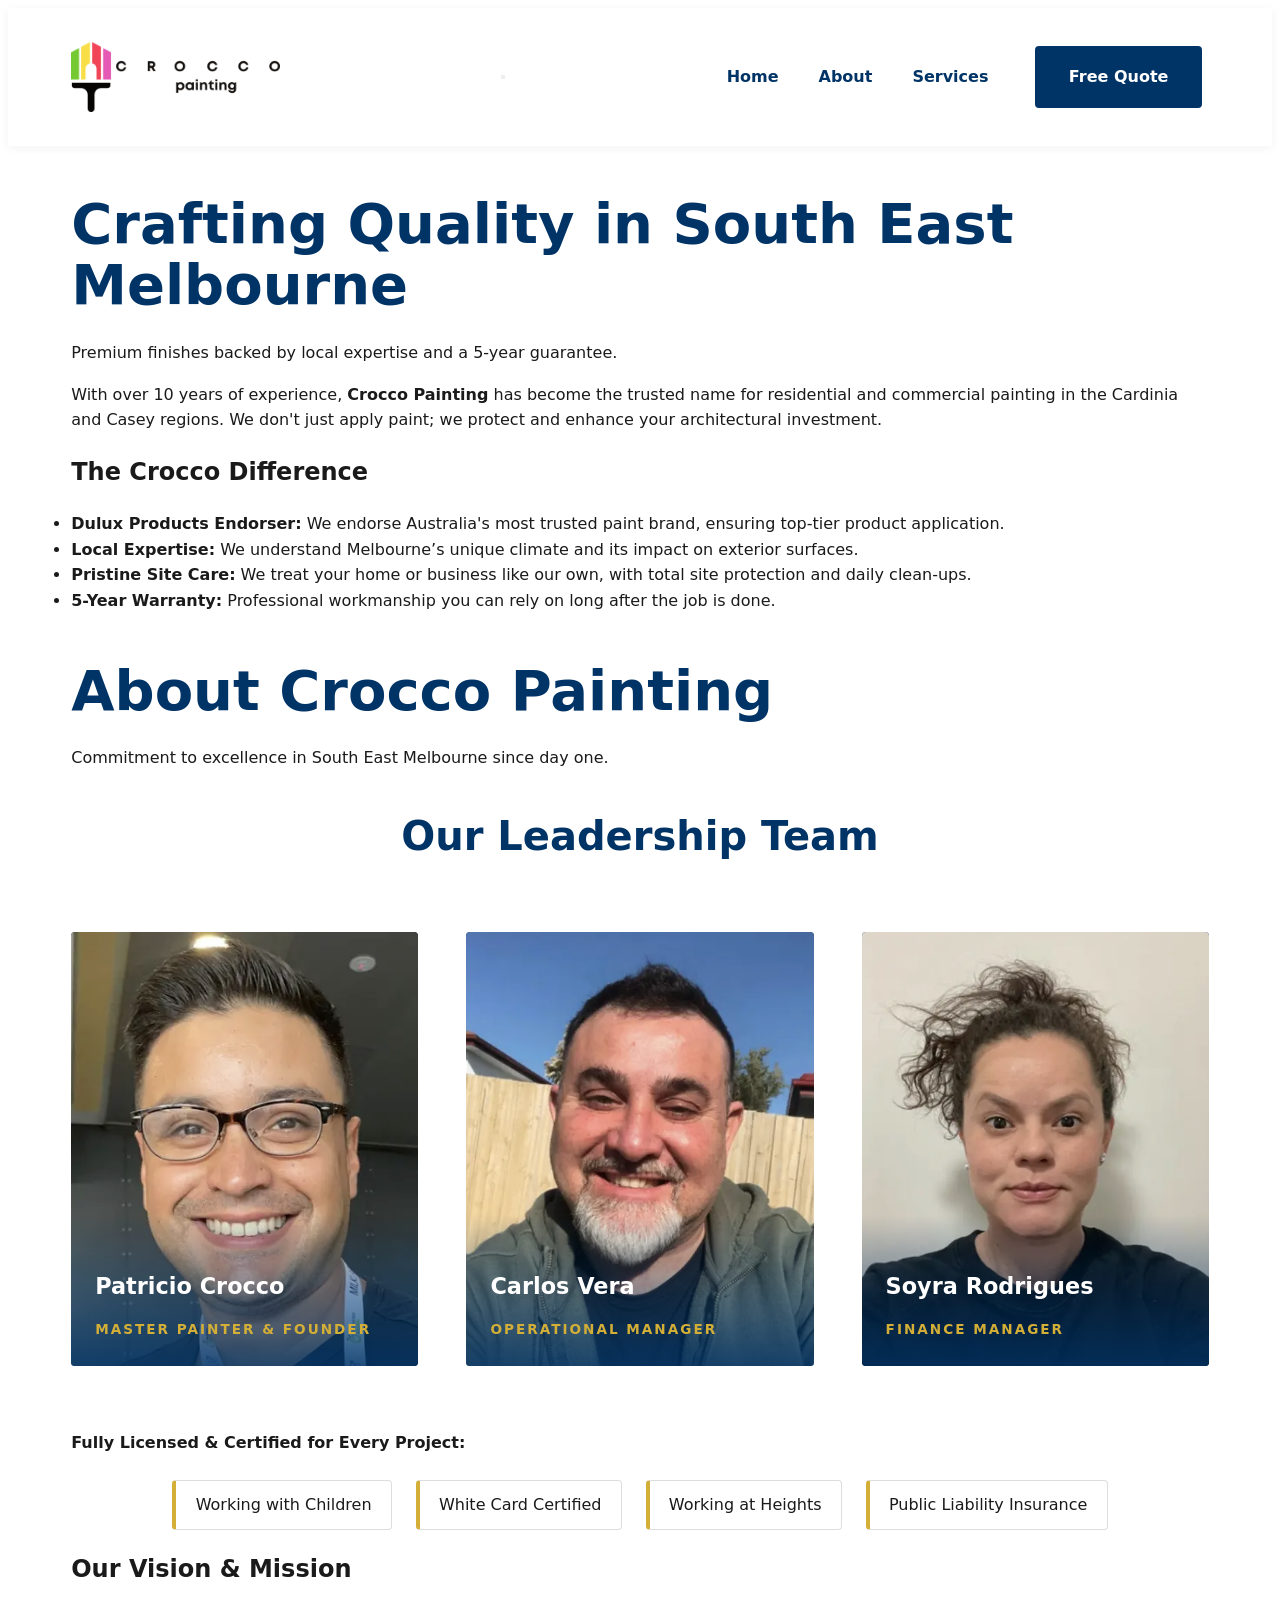
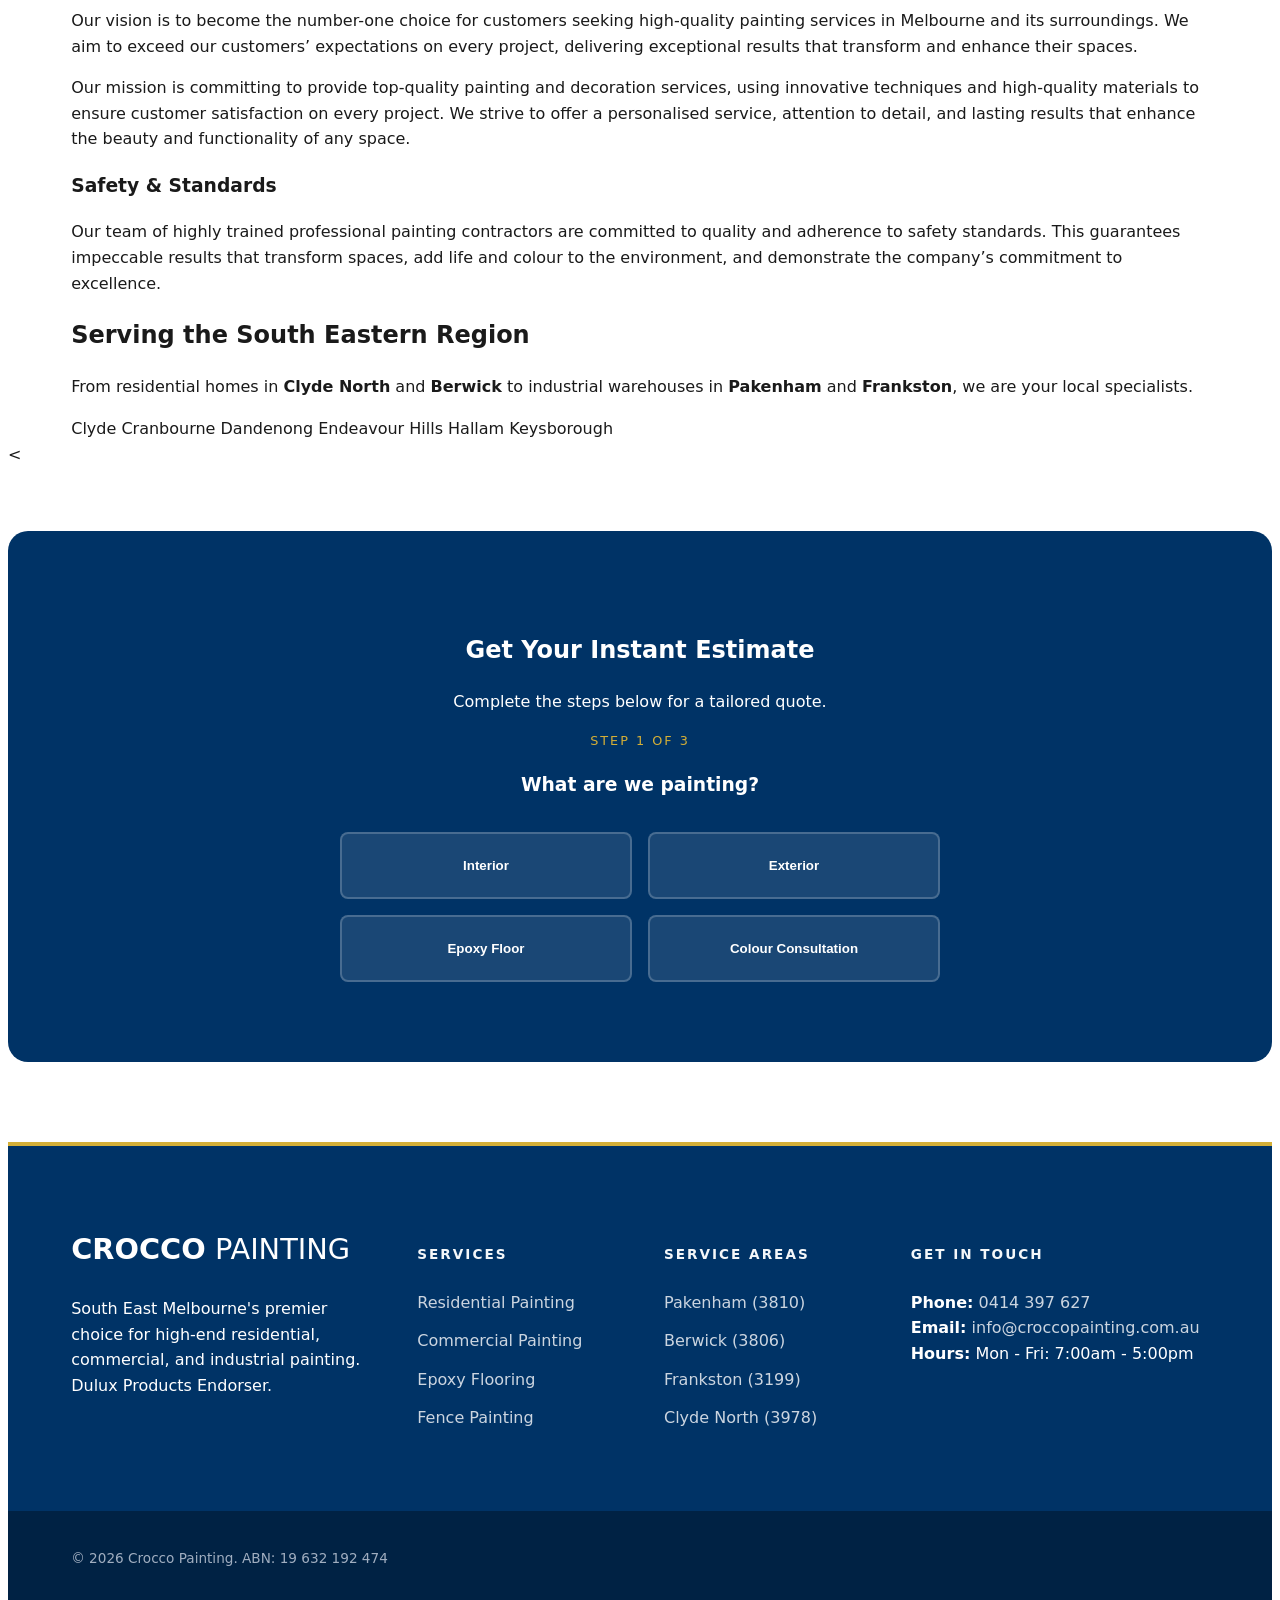
==== about.html @ 70217561 "Rename About.html to about.html" ====
<!DOCTYPE html>
<html lang="en-AU">
<head>
    <meta charset="UTF-8">
    <meta name="viewport" content="width=device-width, initial-scale=1.0">
    <title>About Us | Crocco Painting Melbourne | Local South East Painters</title>
    <meta name="description" content="Learn about Crocco Painting, your local South East Melbourne experts with over 5 years of experience in residential and commercial architectural painting.">
    
    <!-- Assets -->
    <link rel="icon" type="image/png" sizes="16x15" href="img/Crocco-Painting-FavIcon.png">
    <link rel="stylesheet" href="/css/style.css">

    <!-- AboutPage Schema -->
    <script type="application/ld+json">
    {
      "@context": "https://schema.org",
      "@type": "AboutPage",
      "mainEntity": {
        "@type": "PaintingBusiness",
        "name": "Crocco Painting",
        "description": "Premium residential and commercial painting services in South East Melbourne.",
        "areaServed": ["Pakenham", "Berwick", "Frankston", "Clyde North"],
        "knowsAbout": ["Commercial Painting", "Epoxy Flooring", "Residential Painting"]
      }
    }
    </script>
</head>
<body>
    <a href="#main-content" class="skip-link">Skip to content</a>

<header role="banner" class="main-header">
    <nav class="container nav-flex" aria-label="Primary Navigation">
        <!-- Logo Link: Adjusted for accessibility and SVG support -->
        <a href="index.html" class="logo-link" aria-label="Crocco Painting Home">
            <img src="/img/Crocco-Painting-Logo.png" 
                 alt="Crocco Painting Logo" 
                 class="header-logo" 
                 loading="eager">
        </a>
        
        <!-- Mobile Menu Toggle: Improved ARIA attributes -->
        <button class="menu-toggle" 
                aria-label="Toggle Menu" 
                aria-expanded="false" 
                aria-controls="nav-menu">
            <span class="hamburger" aria-hidden="true"></span>
        </button>

        <ul class="nav-links" id="nav-menu" role="list">
            <li><a href="Index.html">Home</a></li>
            <li><a href="about.html">About</a></li>
            <li><a href="services.html">Services</a></li>
            <li><a href="#quote-tool" class="btn-primary">Free Quote</a></li>
        </ul>
    </nav>
</header>
    
    <main id="main-content">
        <!-- Hero Sub-Section -->
        <section class="page-hero bg-navy py-5">
            <div class="container">
                <h1>Crafting Quality in South East Melbourne</h1>
                <p class="lead">Premium finishes backed by local expertise and a 5-year guarantee.</p>
            </div>
        </section>

        <section class="container py-5 content-split">
            <div class="text-content">
                <p>With over 10 years of experience, <strong>Crocco Painting</strong> has become the trusted name for residential and commercial painting in the Cardinia and Casey regions. We don't just apply paint; we protect and enhance your architectural investment.</p>
                
                <h2>The Crocco Difference</h2>
                <ul class="feature-list" role="list">
                    <li><strong>Dulux Products Endorser:</strong> We endorse Australia's most trusted paint brand, ensuring top-tier product application.</li>
                    <li><strong>Local Expertise:</strong> We understand Melbourne’s unique climate and its impact on exterior surfaces.</li>
                    <li><strong>Pristine Site Care:</strong> We treat your home or business like our own, with total site protection and daily clean-ups.</li>
                    <li><strong>5-Year Warranty:</strong> Professional workmanship you can rely on long after the job is done.</li>
                </ul>
            </div>
            <!-- Suggestion: Insert an image of a completed project here -->
        </section>

        <!-- About Hero -->
    <section class="page-header container">
        <h1>About <span class="accent">Crocco</span> Painting</h1>
        <p class="lead">Commitment to excellence in South East Melbourne since day one.</p>
    </section>

    <!-- Leadership Team -->
    <section class="container section-padding">
        <h2 class="section-title text-center">Our Leadership Team</h2>
        <div class="team-grid">
            <article class="team-card">
                <img src="/img/Patricio-Crocco-Master-Painter.webp" alt="Patricio Crocco - Master Painter" class="team-image">
                <div class="team-info">
                    <h3>Patricio Crocco</h3>
                    <p>Master Painter & Founder</p>
                </div>
            </article>

            <article class="team-card">
                <img src="/img/Carlos-Vera-Operational-Manager.webp" alt="Carlos Vera - Operational Manager" class="team-image">
                <div class="team-info">
                    <h3>Carlos Vera</h3>
                    <p>Operational Manager</p>
                </div>
            </article>

            <article class="team-card">
                <img src="/img/Soyra-Rodrigues-Finance-Manager.webp" alt="Soyra Rodrigues - Finance Manager" class="team-image">
                <div class="team-info">
                    <h3>Soyra Rodrigues</h3>
                    <p>Finance Manager</p>
                </div>
            </article>
        </div>
    </section>

    <!-- Certifications & Safety -->
    <section class="certs-bar">
        <div class="container">
            <p class="text-center" style="margin-bottom: 1rem; font-weight: bold;">Fully Licensed & Certified for Every Project:</p>
            <div class="certs-flex">
                <span class="cert-badge">Working with Children</span>
                <span class="cert-badge">White Card Certified</span>
                <span class="cert-badge">Working at Heights</span>
                <span class="cert-badge">Public Liability Insurance</span>
            </div>
        </div>
    </section>

    <!-- Vision & Mission -->
    <section class="container grid-2">
        <div>
            <h2>Our Vision & Mission</h2>
            <p>Our vision is to become the number-one choice for customers seeking high-quality painting services in Melbourne and its surroundings. We aim to exceed our customers’ expectations on every project, delivering exceptional results that transform and enhance their spaces.</p>
            <p>Our mission is committing to provide top-quality painting and decoration services, using innovative techniques and high-quality materials to ensure customer satisfaction on every project. We strive to offer a personalised service, attention to detail, and lasting results that enhance the beauty and functionality of any space.</p>
        </div>
        <div class="bg-light-box">
            <h3>Safety & Standards</h3>
            <p>Our team of highly trained professional painting contractors are committed to quality and adherence to safety standards. This guarantees impeccable results that transform spaces, add life and colour to the environment, and demonstrate the company’s commitment to excellence.</p>
        </div>
    </section>

    <!-- Service Areas -->
    <section class="bg-primary text-white section-padding mt-4">
        <div class="container text-center">
            <h2>Serving the South Eastern Region</h2>
            <p>From residential homes in <strong>Clyde North</strong> and <strong>Berwick</strong> to industrial warehouses in <strong>Pakenham</strong> and <strong>Frankston</strong>, we are your local specialists.</p>
            <div class="area-tags">
                <span>Clyde</span> <span>Cranbourne</span> <span>Dandenong</span> <span>Endeavour Hills</span> <span>Hallam</span> <span>Keysborough</span>
            </div>
        </div>
    </section>

    </main>

            <<!-- Multi-Step Quote Tool: Fixed Nesting & Form Structure -->
<section id="quote-tool" class="quote-tool">
    <div class="container form-container">
        <div id="quote-header">
            <h2>Get Your Instant Estimate</h2>
            <p>Complete the steps below for a tailored quote.</p>
        </div>

        <!-- Success Message (Hidden by default) -->
        <div id="form-success" style="display:none;" aria-live="assertive">
            <div class="success-icon">✅</div>
            <h3>Request Received!</h3>
            <p>Thanks for reaching out. One of our team members will contact you shortly to finalise your estimate.</p>
            <button class="btn-primary" onclick="location.reload()">Start New Estimate</button>
        </div>

        <form action="https://formspree.io/f/xqenwegq" method="POST" id="quote-form">
            <!-- Honeypot: Anti-Spam (Hidden from users) -->
            <label class="sr-only" style="display:none;">Don't fill this out if you're human: 
                <input name="_gotcha" style="display:none;">
            </label>

            <div id="form-steps">
                <!-- Step 1: Service Type -->
                <div class="step active" data-step="1" id="step-1">
                    <p class="step-counter">Step 1 of 3</p>
                    <h3>What are we painting?</h3>
                    <div class="option-grid">
                        <input type="hidden" name="Service" id="selected-service">
                        <button type="button" class="option-btn" onclick="nextQuoteStep('Interior')">Interior</button>
                        <button type="button" class="option-btn" onclick="nextQuoteStep('Exterior')">Exterior</button>
                        <button type="button" class="option-btn" onclick="nextQuoteStep('Epoxy')">Epoxy Floor</button>
                        <button type="button" class="option-btn" onclick="nextQuoteStep('Consult')">Colour Consultation</button>
                    </div>
                </div>

                <!-- Step 2: Details (Hidden) -->
                <div class="step" data-step="2" id="step-2" style="display:none;">
                    <p class="step-counter">Step 2 of 3</p>
                    <h3>Project Details</h3>
                    <div class="input-group">
                        <textarea name="Details" placeholder="Tell us about the project (e.g., number of rooms, approximate size)..." required aria-label="Project details"></textarea>
                    </div>
                    <button type="button" class="btn-primary" onclick="goToStep(3)">Next: Contact Info</button>
                </div>

                <!-- Step 3: Contact (Hidden) -->
                <div class="step" data-step="3" id="step-3" style="display:none;">
                    <p class="step-counter">Step 3 of 3</p>
                    <h3>Final Details</h3>
                    <div class="input-group">
                        <input type="text" name="Name" placeholder="Your Name" required aria-label="Full name">
                        <input type="email" name="Email" placeholder="Email Address" required aria-label="Email address">
                        <input type="tel" name="Phone" placeholder="Phone Number" required aria-label="Phone number">
                    </div>
                    <button type="submit" class="btn-primary" id="submit-btn">Submit Request</button>
                </div>
            </div>
        </form>
    </div>
</section>

    
    <footer class="main-footer" role="contentinfo">
        <div class="container footer-grid">
            <div class="footer-column brand-info">
                <a href="index.html" class="footer-logo">
                    <strong>CROCCO</strong> PAINTING
                </a>
                <p class="footer-bio">
                    South East Melbourne's premier choice for high-end residential, commercial, and industrial painting. Dulux Products Endorser.
                </p>
                <!-- Social SVGs removed for brevity, keep yours here -->
            </div>

            <div class="footer-column">
                <h4 class="footer-heading">Services</h4>
                <ul class="footer-links" role="list">
                    <li><a href="services.html#residential">Residential Painting</a></li>
                    <li><a href="services.html#commercial">Commercial Painting</a></li>
                    <li><a href="services.html#epoxy">Epoxy Flooring</a></li>
                    <li><a href="services.html#fence">Fence Painting</a></li>
                </ul>
            </div>

            <div class="footer-column">
                <h4 class="footer-heading">Service Areas</h4>
                <ul class="footer-links" role="list">
                    <li><a href="#">Pakenham (3810)</a></li>
                    <li><a href="#">Berwick (3806)</a></li>
                    <li><a href="#">Frankston (3199)</a></li>
                    <li><a href="#">Clyde North (3978)</a></li>
                </ul>
            </div>

            <div class="footer-column">
                <h4 class="footer-heading">Get In Touch</h4>
                <ul class="footer-contact" role="list">
                    <li><strong>Phone:</strong> <a href="tel:+61414397627">0414 397 627</a></li>
                    <li><strong>Email:</strong> <a href="mailto:info@croccopainting.com.au">info@croccopainting.com.au</a></li>
                    <li><strong>Hours:</strong> Mon - Fri: 7:00am - 5:00pm</li>
                </ul>
            </div>
        </div>

        <div class="footer-bottom">
            <div class="container bottom-flex">
                <p>&copy; 2026 Crocco Painting. ABN: 19 632 192 474</p>
            </div>
        </div>
    </footer>

    <!-- Script path updated to match root -->
    <script src="/js/main.js"></script>
</body>
</html>
---- css/style.css ----
/* 
    CROCCO PAINTING - CONSOLIDATED STYLESHEET
    Strategy: Premium Architectural Aesthetic
    Accessibility: WCAG 2.1 AA Compliant
*/

:root {
    --primary: #003366;    /* Original Navy */
    --accent: #D4AF37;     /* Gold/Premium accent */
    --text: #1a1a1a;
    --light-grey: #f4f7f9;
    --white: #ffffff;
    --transition: all 0.3s cubic-bezier(0.4, 0, 0.2, 1);
    --shadow: 0 10px 30px rgba(0,0,0,0.08);
}

/* 1. RESET & BASE */
* { box-sizing: border-box; margin: top 5px; padding: 0; }
html { scroll-behavior: smooth; }

body {
    font-family: 'Segoe UI', Roboto, system-ui, sans-serif;
    line-height: 1.6;
    color: var(--text);
    background: var(--white);
    overflow-x: hidden;
}

.container { 
    width: 90%; 
    max-width: 1200px; 
    margin: 0 auto; 
}

/* 2. ACCESSIBILITY */
.sr-only {
    position: absolute; width: 1px; height: 1px; padding: 0; margin: -1px;
    overflow: hidden; clip: rect(0, 0, 0, 0); border: 0;
}

.skip-link {
    position: absolute; top: -60px; left: 0;
    background: var(--accent); color: var(--primary);
    padding: 1rem; z-index: 1000; text-decoration: none; font-weight: bold;
}
.skip-link:focus { top: 0; }

/* 3. NAVIGATION */
.main-header {
    padding: 1rem 0;
    background: var(--white);
    box-shadow: 0 2px 10px rgba(0,0,0,0.05);
    position: sticky; top: 0; z-index: 1000;
}

.nav-flex {
    display: flex;
    justify-content: space-between;
    align-items: center;
    position: relative;
}

.header-logo {
    height: 70px;
    width: auto;
    display: block;
    object-fit: contain;
}

.nav-links {
    display: flex;
    list-style: none;
    gap: 2.5rem;
    align-items: center;
}

.nav-links a { 
    text-decoration: none; 
    color: var(--primary); 
    font-weight: 600;
    transition: var(--transition);
}

.nav-links a:hover { color: var(--accent); }

.btn-primary {
    background: var(--primary);
    color: var(--white) !important;
    padding: 0.8rem 1.8rem;
    margin: .4rem;
    border-radius: 4px;
    border: none;
    font-weight: 600;
    cursor: pointer;
    transition: var(--transition);
    display: inline-block;
    text-decoration: none;
}

.btn-primary:hover { 
    background: var(--accent); 
    color: var(--primary) !important; 
    transform: translateY(-2px);
}


/* 4. HERO SECTION */
.hero { padding: 6rem 0; background: var(--light-grey); }

.hero-grid {
    display: grid;
    grid-template-columns: 1fr 1fr;
    gap: 4rem;
    align-items: center;
}

h1 { font-size: 3.5rem; line-height: 1.1; margin-bottom: 1.5rem; color: var(--primary); }
.hero p { font-size: 1.25rem; margin-bottom: 2.5rem; color: #444; }

.cta-group { display: flex; gap: 1rem; flex-wrap: wrap; }

/* Buttons */
.btn-primary, .btn-secondary {
    padding: 1rem 2rem;
    border-radius: 4px;
    font-weight: 700;
    text-decoration: none;
    transition: var(--transition);
    display: inline-block;
    border: 2px solid var(--primary);
    cursor: pointer;
}

.btn-primary { background: var(--primary); color: var(--white); }
.btn-primary:hover { background: var(--accent); border-color: var(--accent); color: var(--primary); transform: translateY(-2px); }

.btn-secondary { background: transparent; color: var(--primary); }
.btn-secondary:hover { background: var(--primary); color: var(--white); }

/* 5. COMPARISON SLIDER */
.comparison-slider {
    position: relative; 
    width: 100%; 
    aspect-ratio: 16 / 9;
    overflow: hidden; 
    border-radius: 12px;
    box-shadow: 0 30px 60px rgba(0,0,0,0.12);
}

.comparison-slider img { 
    position: absolute; 
    width: 100%; 
    height: 100%; 
    object-fit: cover; }

.image-after { 
    position: absolute; 
    inset: 0; 
    clip-path: inset(0 0 0 50%); }

.slider-input {
    position: absolute; 
    inset: 0; 
    opacity: 0;
    cursor: ew-resize; 
    z-index: 10;
}

.slider-line {
    position: absolute; 
    top: 0; bottom: 0; left: 50%;
    width: 3px; 
    background: var(--white);
    pointer-events: none;
    z-index: 5; 
    transform: translateX(-50%);
}

.slider-button {
    position: absolute;
    top: 50%; left: 50%;
    width: 48px; height: 48px;
    background: var(--primary);
    border: 4px solid var(--white);
    border-radius: 50%;
    transform: translate(-50%, -50%);
    box-shadow: 0 4px 15px rgba(0,0,0,0.3);
}

/* 6a. CARDS & GRID */
.section-title { text-align: center; margin-bottom: 3rem; font-size: 2.5rem; color: var(--primary); }

.card-grid {
    display: grid;
    grid-template-columns: repeat(auto-fit, minmax(320px, 1fr));
    gap: 2.5rem;
    margin: 4rem 0;
}

.card {
    padding: 3rem;
    background: var(--white);
    border: 1px solid #f0f0f0;
    border-radius: 12px;
    transition: var(--transition);
}

.card:hover { 
    transform: translateY(-10px); 
    box-shadow: var(--shadow); 
    border-color: var(--accent);
}

.card h3 { color: var(--primary); margin-bottom: 1rem; }

/* 6b. TRUST SIGNALS */
.trust-signals { padding: 3rem 0; background: var(--white); border-bottom: 1px solid #eee; }

.badge-grid {
    display: flex; justify-content: center; align-items: center; gap: 4rem;
}

.badge-item { display: flex; flex-direction: column; align-items: center; text-align: center; }
.badge-item img { height: 60px; width: auto; margin-bottom: 0.5rem; }
.stars { color: var(--accent); font-size: 1.2rem; }

/* 7. QUOTE TOOL & FORM */
.quote-tool { 
    background: var(--primary); color: var(--white); 
    padding: 5rem 0; border-radius: 20px; margin: 4rem auto;
}

.form-container { max-width: 600px; margin: 0 auto; text-align: center; }

.option-grid { display: grid; grid-template-columns: 1fr 1fr; gap: 1rem; margin-top: 2rem; }

.option-btn {
    padding: 1.5rem; background: rgba(255,255,255,0.1);
    border: 2px solid rgba(255,255,255,0.2); color: var(--white);
    border-radius: 8px; cursor: pointer; font-weight: 600; transition: var(--transition);
}
.option-btn:hover { background: var(--accent); color: var(--primary); border-color: var(--accent); }

.input-group input, .input-group textarea {
    width: 100%; padding: 1.2rem; margin-bottom: 1rem;
    border-radius: 8px; border: none; font-size: 1rem; font-family: inherit;
}

.step-counter { text-transform: uppercase; font-size: 0.8rem; letter-spacing: 2px; color: var(--accent); margin-bottom: 0.5rem; }

#form-success { text-align: center; padding: 3rem 1rem; }
.success-icon { font-size: 4rem; margin-bottom: 1rem; color: var(--accent); }

/* 8. FOOTER */
.main-footer {
    background: var(--primary); color: var(--white);
    padding: 5rem 0 0 0; margin-top: 5rem;
    border-top: 4px solid var(--accent);
}

.footer-grid { display: grid; grid-template-columns: 1.5fr 1fr 1fr 1.5fr; gap: 3rem; padding-bottom: 4rem; }
.footer-logo { font-size: 1.8rem; color: var(--white); text-decoration: none; display: block; margin-bottom: 1.5rem;}

.footer-heading {
    color: var(--light-grey); text-transform: uppercase;
    font-size: 0.85rem; letter-spacing: 2px; margin-bottom: 1.5rem;
}

.footer-links { list-style: none; }
.footer-contact { list-style: none; }
.footer-links li { margin-bottom: 0.8rem; }
.footer-links a { color: #cbd5e0; text-decoration: none; transition: var(--transition); }
.footer-contact a { color: #cbd5e0; text-decoration: none; transition: var(--transition); }
.footer-links a:hover { color: var(--accent); padding-left: 5px; }

.footer-bottom { background: #002244; padding: 1.5rem 0; font-size: 0.85rem; color: #a0aec0; }
.bottom-flex { display: flex; justify-content: space-between; align-items: center; }
.legal-links a { color: #a0aec0; margin-left: 1.5rem; text-decoration: none; }

/* 9. STICKY CALL BUTTON */
.sticky-call {
    position: fixed; bottom: 2rem; right: 2rem;
    background: var(--primary); color: var(--white);
    padding: 1rem 1.8rem; border-radius: 50px;
    display: flex; align-items: center; gap: 12px;
    text-decoration: none; box-shadow: 0 15px 30px rgba(0,0,0,0.25);
    z-index: 999; font-weight: bold; border: 2px solid var(--accent);
}

/* 10. RESPONSIVE DESIGN */
@media (max-width: 992px) {
    .footer-grid { grid-template-columns: 1fr 1fr; }
}

@media (max-width: 768px) {
    .menu-toggle{display: block;}
    .menu-toggle.active .hamburger {
        background: transparent; /* Hide middle bar */
    }

    .menu-toggle.active .hamburger::before {
        transform: rotate(45deg);
        top: 0;
    }

    .menu-toggle.active .hamburger::after {
        transform: rotate(-45deg);
        bottom: 0;
    }
    h1 { font-size: 2.5rem; }
    
    .nav-flex { position: relative; }
    .header-logo { height: 50px; }
    
    .hero-grid { grid-template-columns: 1fr; text-align: center; }
    .cta-group { justify-content: center; flex-direction: column; }
    
    .badge-grid { flex-direction: column; gap: 2.5rem; }
    
    .nav-links {
        display: flex !important;
        flex-direction: column; 
        position: fixed; 
        top: 0; 
        right: -100%;
        width: 80%; 
        height: 100vh; 
        background: var(--white);
        padding: 80px 2rem; 
        transition: right 0.4s ease;
        z-index: 999; 
        box-shadow: -10px 0 30px rgba(0,0,0,0.1);
    }
    .nav-links.active { right: 0; display: flex; }
    
    .option-grid { grid-template-columns: 1fr; }
    
    .footer-grid { grid-template-columns: 1fr; text-align: center; }
    .bottom-flex { flex-direction: column; gap: 1rem; }
    
    .sticky-call { bottom: 1rem; right: 1rem; padding: 0.8rem 1.2rem; font-size: 0.9rem; }
   
    .menu-toggle {
    display: block;
    background: transparent;
    border: none;
    cursor: pointer;
    padding: 10px;
    z-index: 1001;
    position: relative;
    }
    .comparison-slider {
        position:relative;
        aspect-ratio: 4 / 3; /* Taller ratio for mobile so images aren't squashed */
        width: 100%;
        overflow: hidden;
        max-width: 500px; /* Prevents it from getting too massive on larger tablets */
        margin: 2rem auto; /* Centers the slider and adds spacing from buttons */
    }
    
    .comparison-slider .image-before,
    .comparison-slider .image-after {
        position: absolute; /* Pulls them out of the document flow */
        top: 0;
        left: 0;
        width: 100%;
        height: 100%;
    }

    .comparison-slider img {
        width: 100%;
        height: 100%;
        object-fit: cover; /* Ensures the house fills the frame without gaps */
        display: block;
    }

    .image-after {
        /* Ensure the clip-path stays responsive */
        position: absolute;
        top: 0;
        left:0;
        width: 100;
        height: 100;
        z-index: 2;
        clip-path: inset(0 0 0 50%); 
    }

.hamburger {
    display: block;
    width: 25px;
    height: 3px;
    background: var(--primary); /* Navy bars */
    position: relative;
    transition: var(--transition);
}

.hamburger::before,
.hamburger::after {
    content: '';
    position: absolute;
    width: 25px;
    height: 3px;
    background: var(--primary);
    left: 0;
    transition: var(--transition);
}

.hamburger::before { top: -8px; }
.hamburger::after { bottom: -8px; }

/* Desktop state - hide the button */
@media (min-width: 769px) {
    .menu-toggle {
        display: none !important;
    }
}
.certs-flex {
        flex-direction: column; /* Stacks them vertically */
        align-items: stretch;    /* Makes them all equal width */
        gap: 12px;               /* Adds the missing vertical gap */
        padding: 0 10%;          /* Optional: adds some side breathing room */
    }
    .cert-badge {
        width: 100%;             /* Ensures they span the container width */
        justify-content: flex-start;
        padding: 1rem;           /* Slightly larger touch target for mobile */
    }
}
/* Premium Team Gallery Look */
.team-grid {
    display: grid;
    grid-template-columns: repeat(auto-fit, minmax(300px, 1fr));
    gap: 3rem;
    margin: 4rem 0;
}

.team-card {
    position: relative;
    border-radius: 4px; /* Matching the button border-radius */
    overflow: hidden;
    background: var(--primary);
    transition: var(--transition);
}

.team-image {
    width: 100%;
    aspect-ratio: 4 / 5; /* Slightly taller for a more professional portrait feel */
    object-fit: cover;
    display: block;
    filter: grayscale(20%); /* Subtle professional desaturation */
    transition: var(--transition);
}

.team-card:hover .team-image {
    filter: grayscale(0%);
    transform: scale(1.05);
    opacity: 0.7; /* Reveals the navy background slightly */
}

.team-info {
    position: absolute;
    bottom: 0;
    left: 0;
    right: 0;
    padding: 2rem 1.5rem;
    background: linear-gradient(transparent, rgba(0, 51, 102, 0.95)); /* Fades into navy */
    color: var(--white);
    transform: translateY(20px);
    transition: var(--transition);
}

.team-card:hover .team-info {
    transform: translateY(0);
}

.team-info h3 {
    color: var(--white); /* White for better contrast on navy */
    font-size: 1.4rem;
    margin-bottom: 0.2rem;
}

.team-info p {
    color: var(--accent); /* Gold accent for the title */
    font-size: 0.85rem;
    letter-spacing: 2px;
    text-transform: uppercase;
    font-weight: 700;
}

/* Certifications with Gold Accents */
.cert-badge {
    background: var(--white);
    padding: 0.7rem 1.2rem;
    border-radius: 4px; /* Sharp corners for architectural feel */
    border: 1px solid #ddd;
    border-left: 4px solid var(--accent); /* Gold indicator */
    transition: var(--transition);
}
.certs-flex {
    display: flex;
    flex-wrap: wrap;       /* Crucial: allows badges to move to next line */
    justify-content: center;
    gap: 1.5rem;
    margin-top: 1.5rem;
}

.cert-badge:hover {
    border-color: var(--accent);
    box-shadow: var(--shadow);
}

/*Carousel*/
/* 12. SERVICES GALLERY - FADE TRANSITION */
.gallery-carousel-wrapper {
    position: relative;
    width: 100%;
    max-width: 1000px; /* Constrains the width for a premium feel */
    height: 500px;     /* Fixed height constraint */
    margin: 2rem auto;
    border-radius: 12px;
    overflow: hidden;
    background: #000;  /* Prevents white flashes during fade */
    box-shadow: var(--shadow);
}

.carousel-cell {
    position: absolute;
    top: 0;
    left: 0;
    width: 100%;
    height: 100%;
    opacity: 0;        /* Hidden by default */
    transition: opacity 1.2s ease-in-out; /* Smooth fade speed */
    z-index: 1;
}

.carousel-cell.is-selected {
    opacity: 1;        /* Visible state */
    z-index: 2;
}

.carousel-cell img {
    width: 100%;
    height: 100%;
    object-fit: cover; /* Ensures images fill the fixed box without stretching */
}

/* Overlay Styling */
.project-overlay {
    position: absolute;
    bottom: 30px;
    left: 30px;
    background: rgba(0, 51, 102, 0.85); /* Navy with slight transparency */
    color: var(--white);
    padding: 1rem 2rem;
    border-left: 5px solid var(--accent);
    z-index: 3;
    transform: translateY(20px);
    transition: all 0.5s ease 0.3s; /* Slight delay for text appearance */
    opacity: 0;
}

.carousel-cell.is-selected .project-overlay {
    opacity: 1;
    transform: translateY(0);
}

/* Mobile Constraints */
@media (max-width: 768px) {
    .gallery-carousel-wrapper {
        height: 350px; /* Shorter fixed height for mobile */
        width: 95%;
    }
    
    .project-overlay {
        bottom: 15px;
        left: 15px;
        padding: 0.6rem 1rem;
        font-size: 0.9rem;
    }
}
/* CAROUSEL NAVIGATION BUTTONS */
.carousel-nav {
    position: absolute;
    top: 50%;
    transform: translateY(-50%);
    background: rgba(0, 51, 102, 0.7); /* Navy with transparency */
    border: 1px solid var(--accent);
    color: var(--white);
    width: 45px;
    height: 45px;
    border-radius: 50%;
    cursor: pointer;
    z-index: 10;
    display: flex;
    align-items: center;
    justify-content: center;
    transition: var(--transition);
}

.carousel-nav svg {
    width: 24px;
    height: 24px;
    fill: currentColor;
}

.carousel-nav:hover {
    background: var(--accent);
    color: var(--primary);
    box-shadow: 0 0 15px rgba(212, 175, 55, 0.4);
}

.carousel-nav.prev { left: 20px; }
.carousel-nav.next { right: 20px; }

/* Hide arrows on very small screens to keep it clean */
@media (max-width: 480px) {
    .carousel-nav { width: 35px; height: 350px; opacity: 0.8; }
}
@media (max-width: 480px) {
    /* Changed height from 350px to 35px to match width */
    .carousel-nav { 
        width: 35px; 
        height: 35px; 
        opacity: 0.9; 
    }
    
    /* Adjust arrow size slightly for smaller buttons */
    .carousel-nav svg {
        width: 18px;
        height: 18px;
    }

    .carousel-nav.prev { left: 10px; }
    .carousel-nav.next { right: 10px; }
}
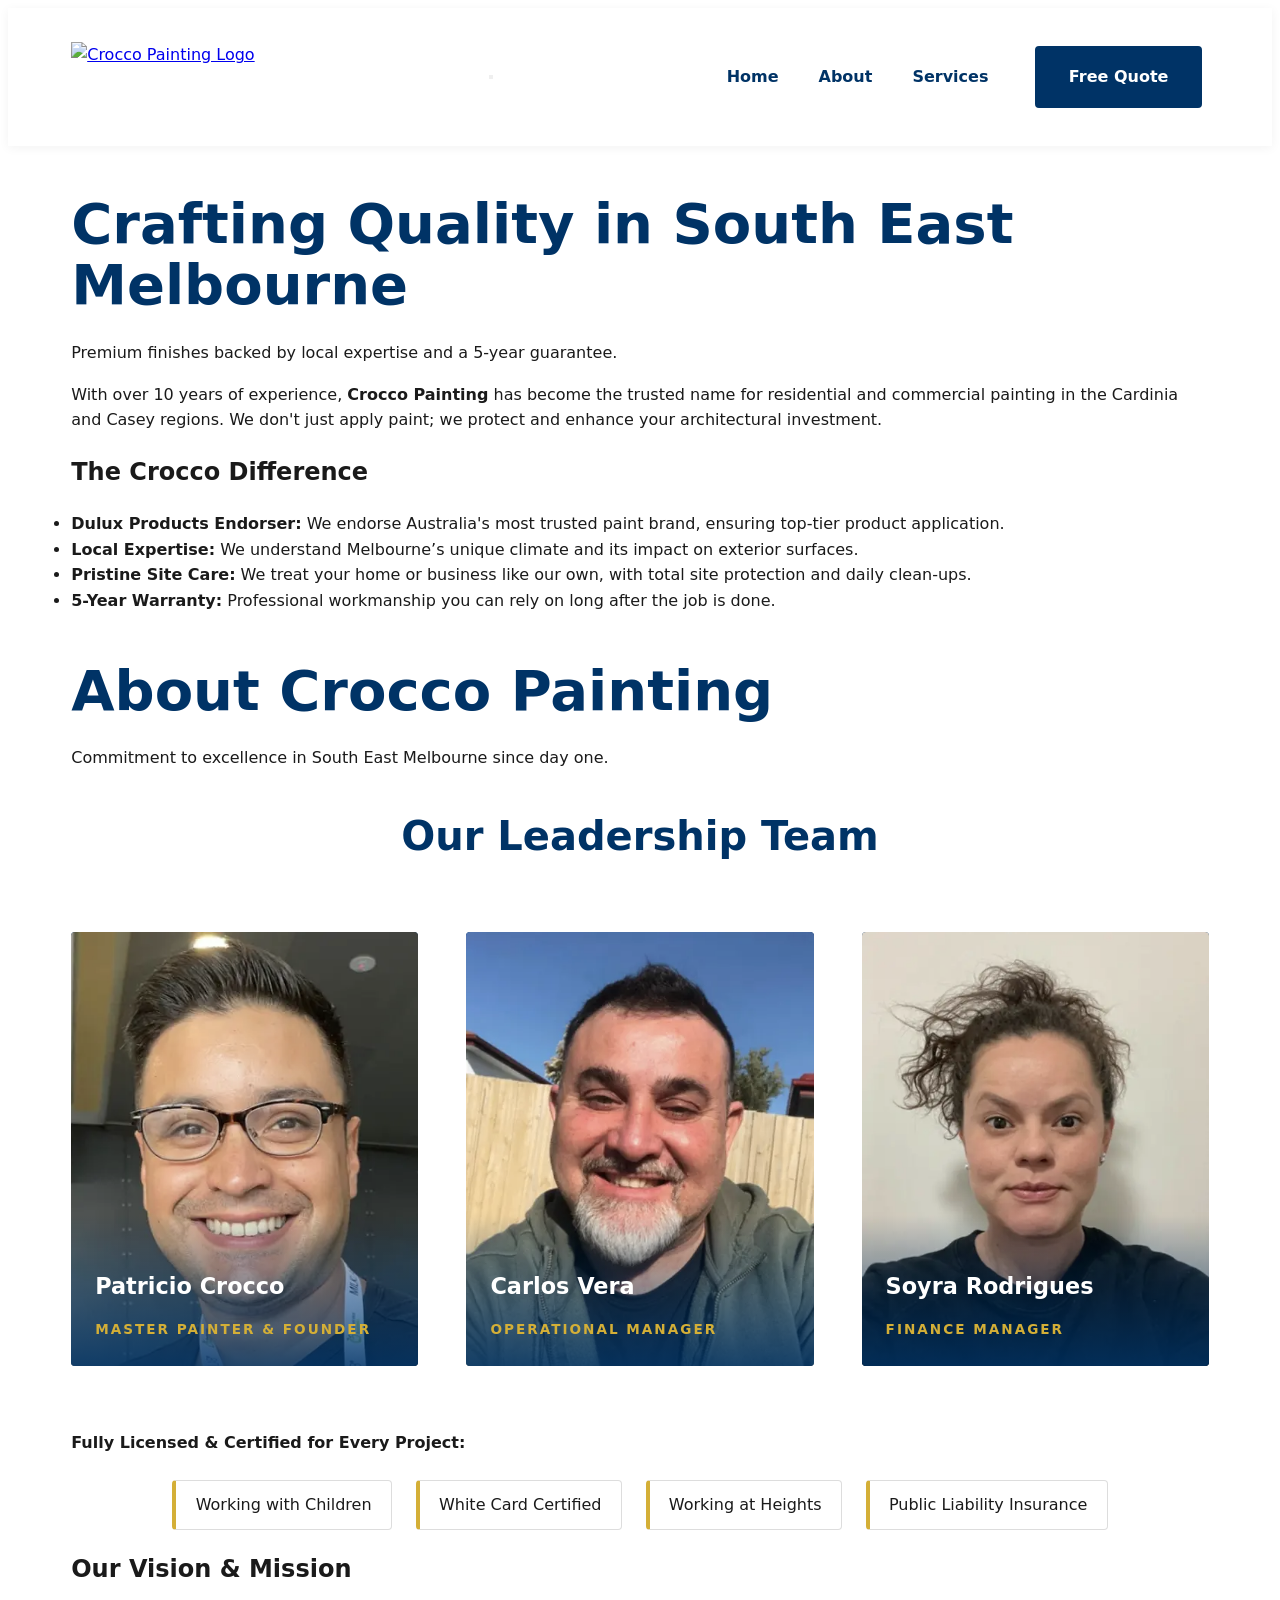
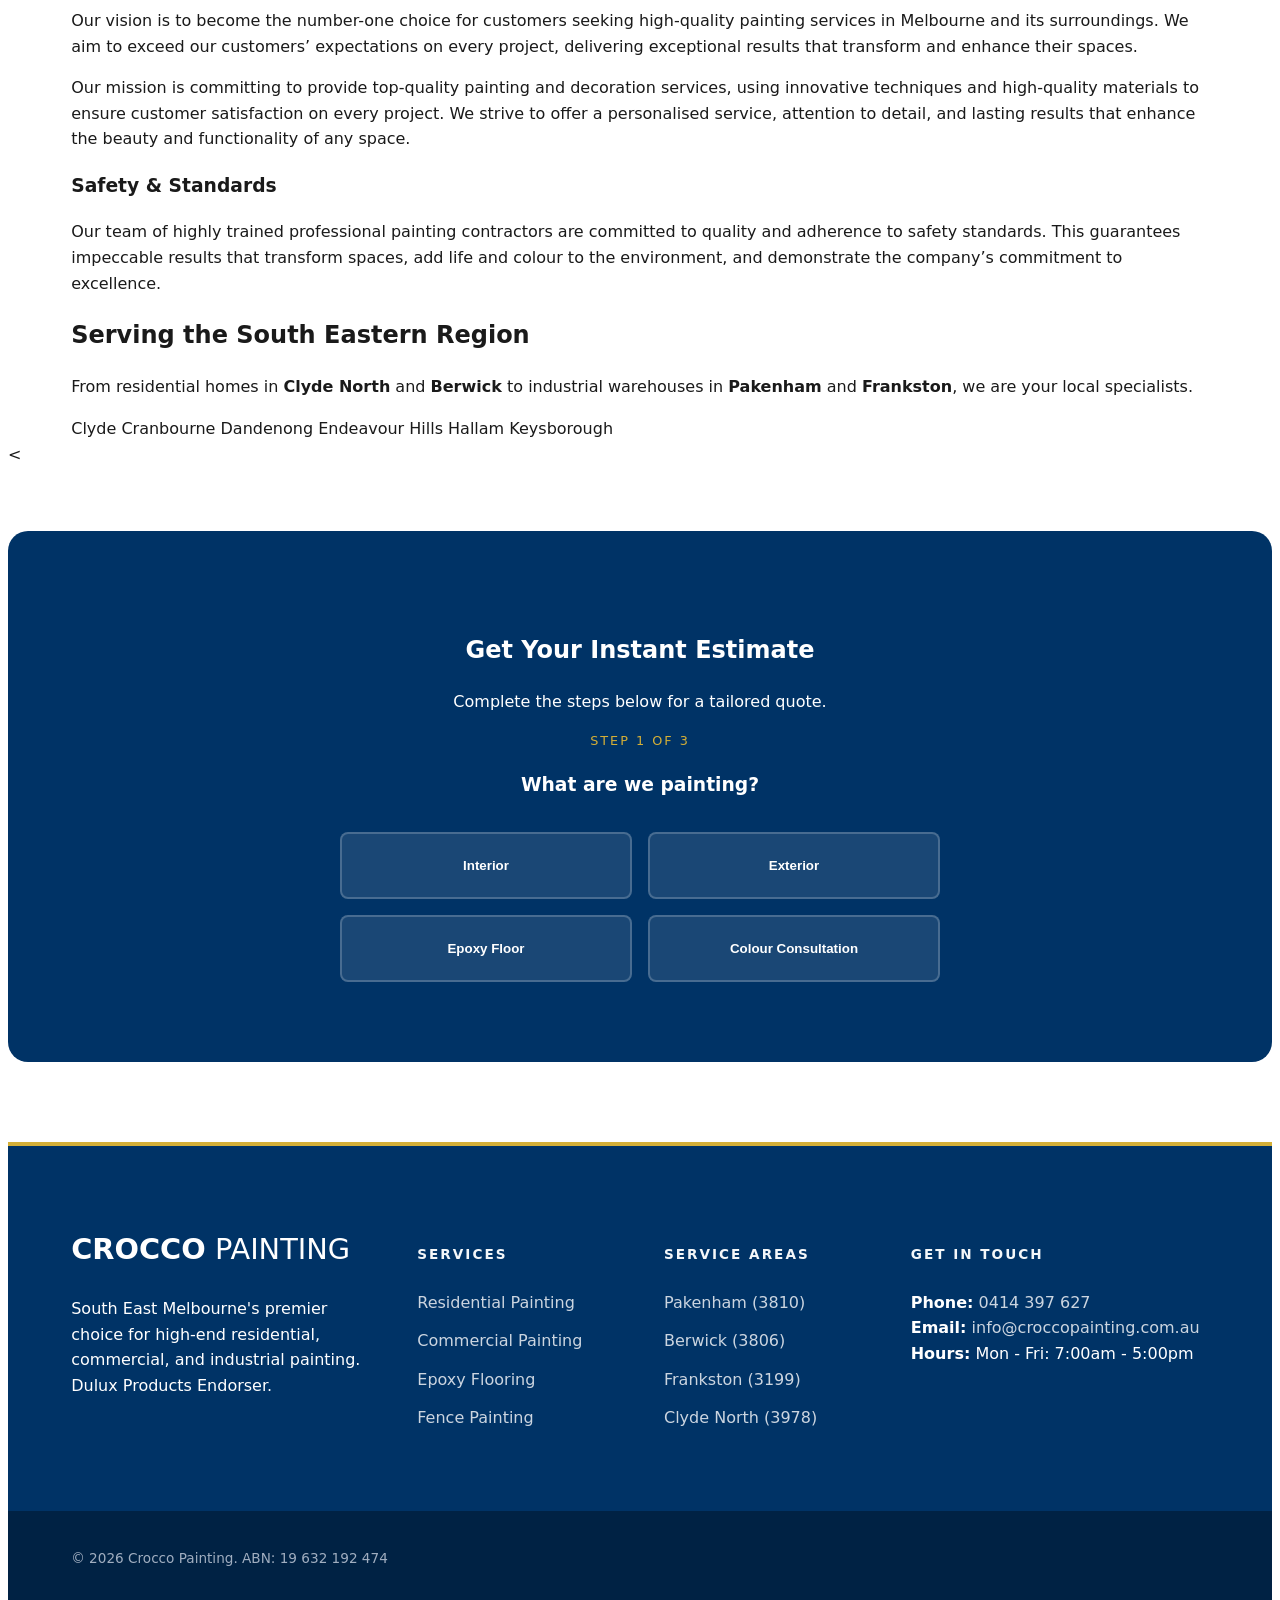
==== commit b1bd8f59: "Update about.html" ====
--- a/about.html
+++ b/about.html
@@ -30,9 +30,8 @@
 
 <header role="banner" class="main-header">
     <nav class="container nav-flex" aria-label="Primary Navigation">
-        <!-- Logo Link: Adjusted for accessibility and SVG support -->
         <a href="index.html" class="logo-link" aria-label="Crocco Painting Home">
-            <img src="/img/Crocco-Painting-Logo.png" 
+            <img src="https://croccopainting.com.au/img/Crocco-Painting-Logo.png"
                  alt="Crocco Painting Logo" 
                  class="header-logo" 
                  loading="eager">
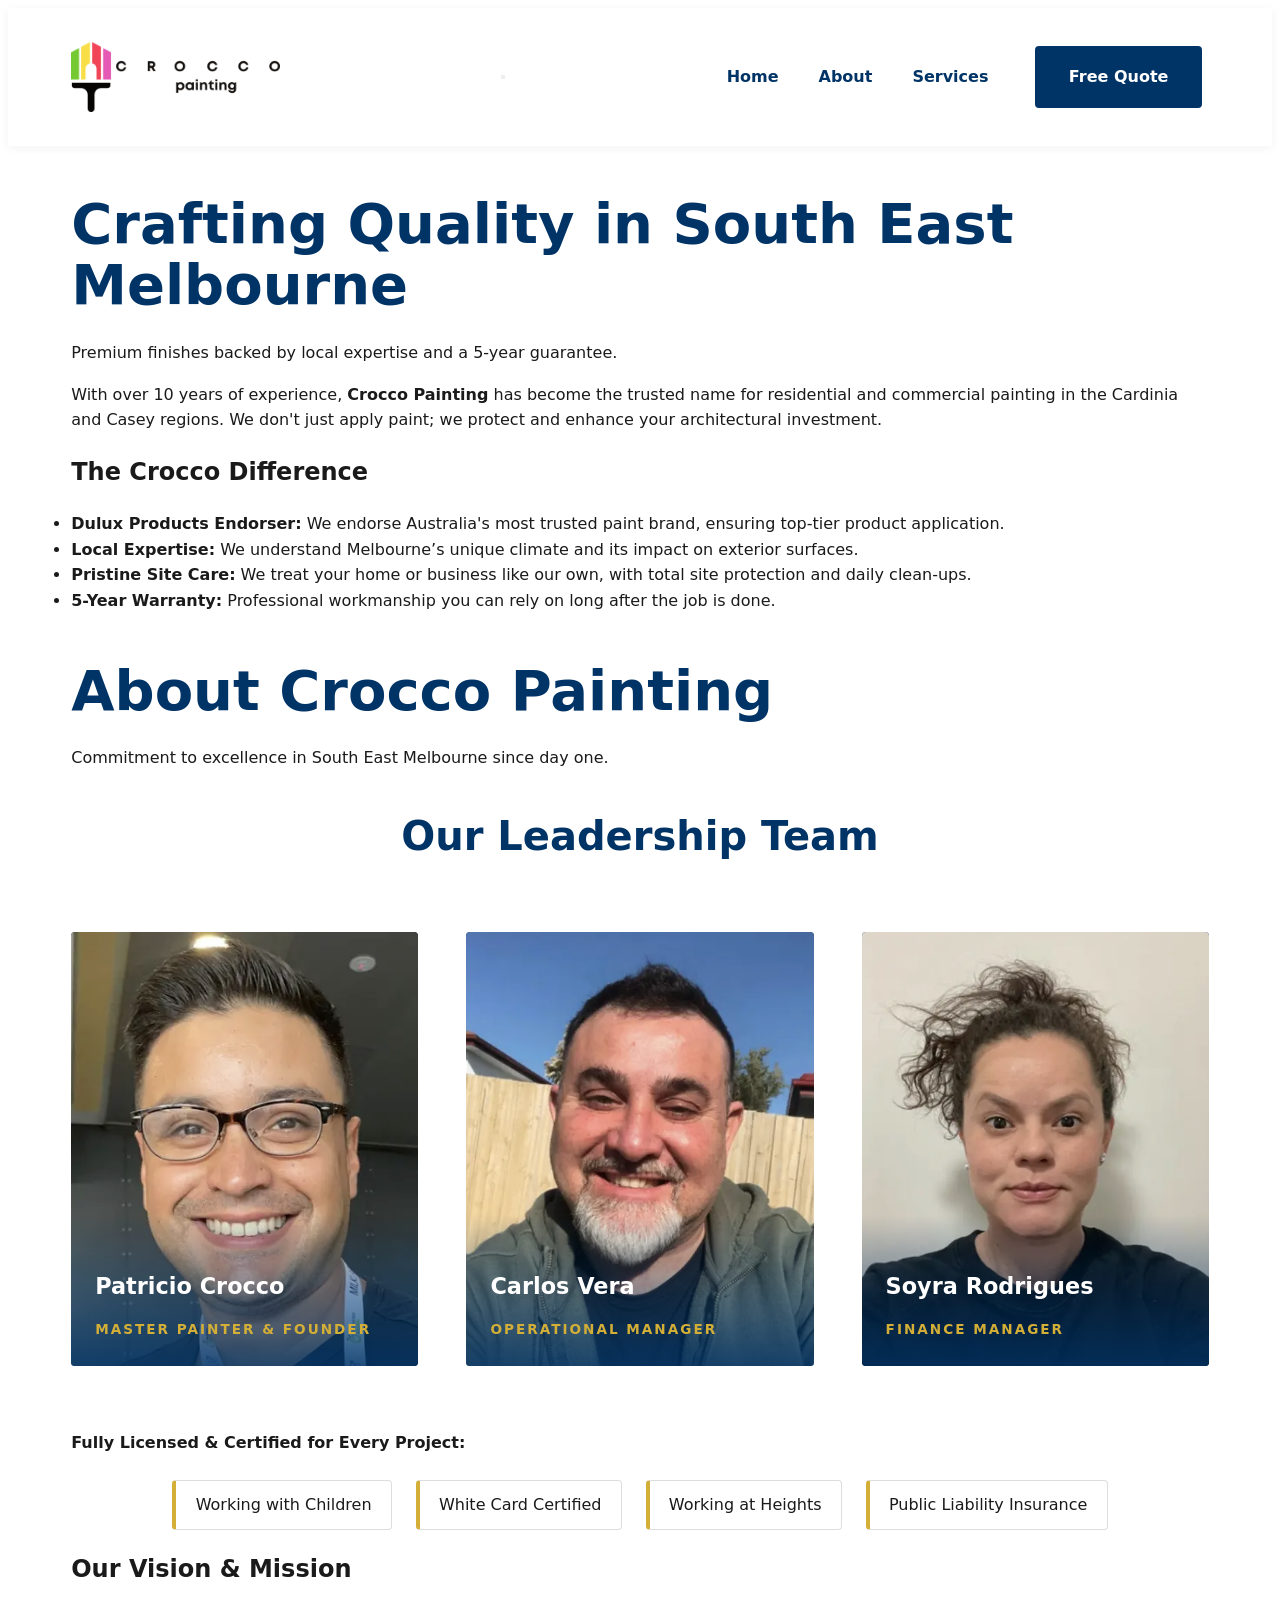
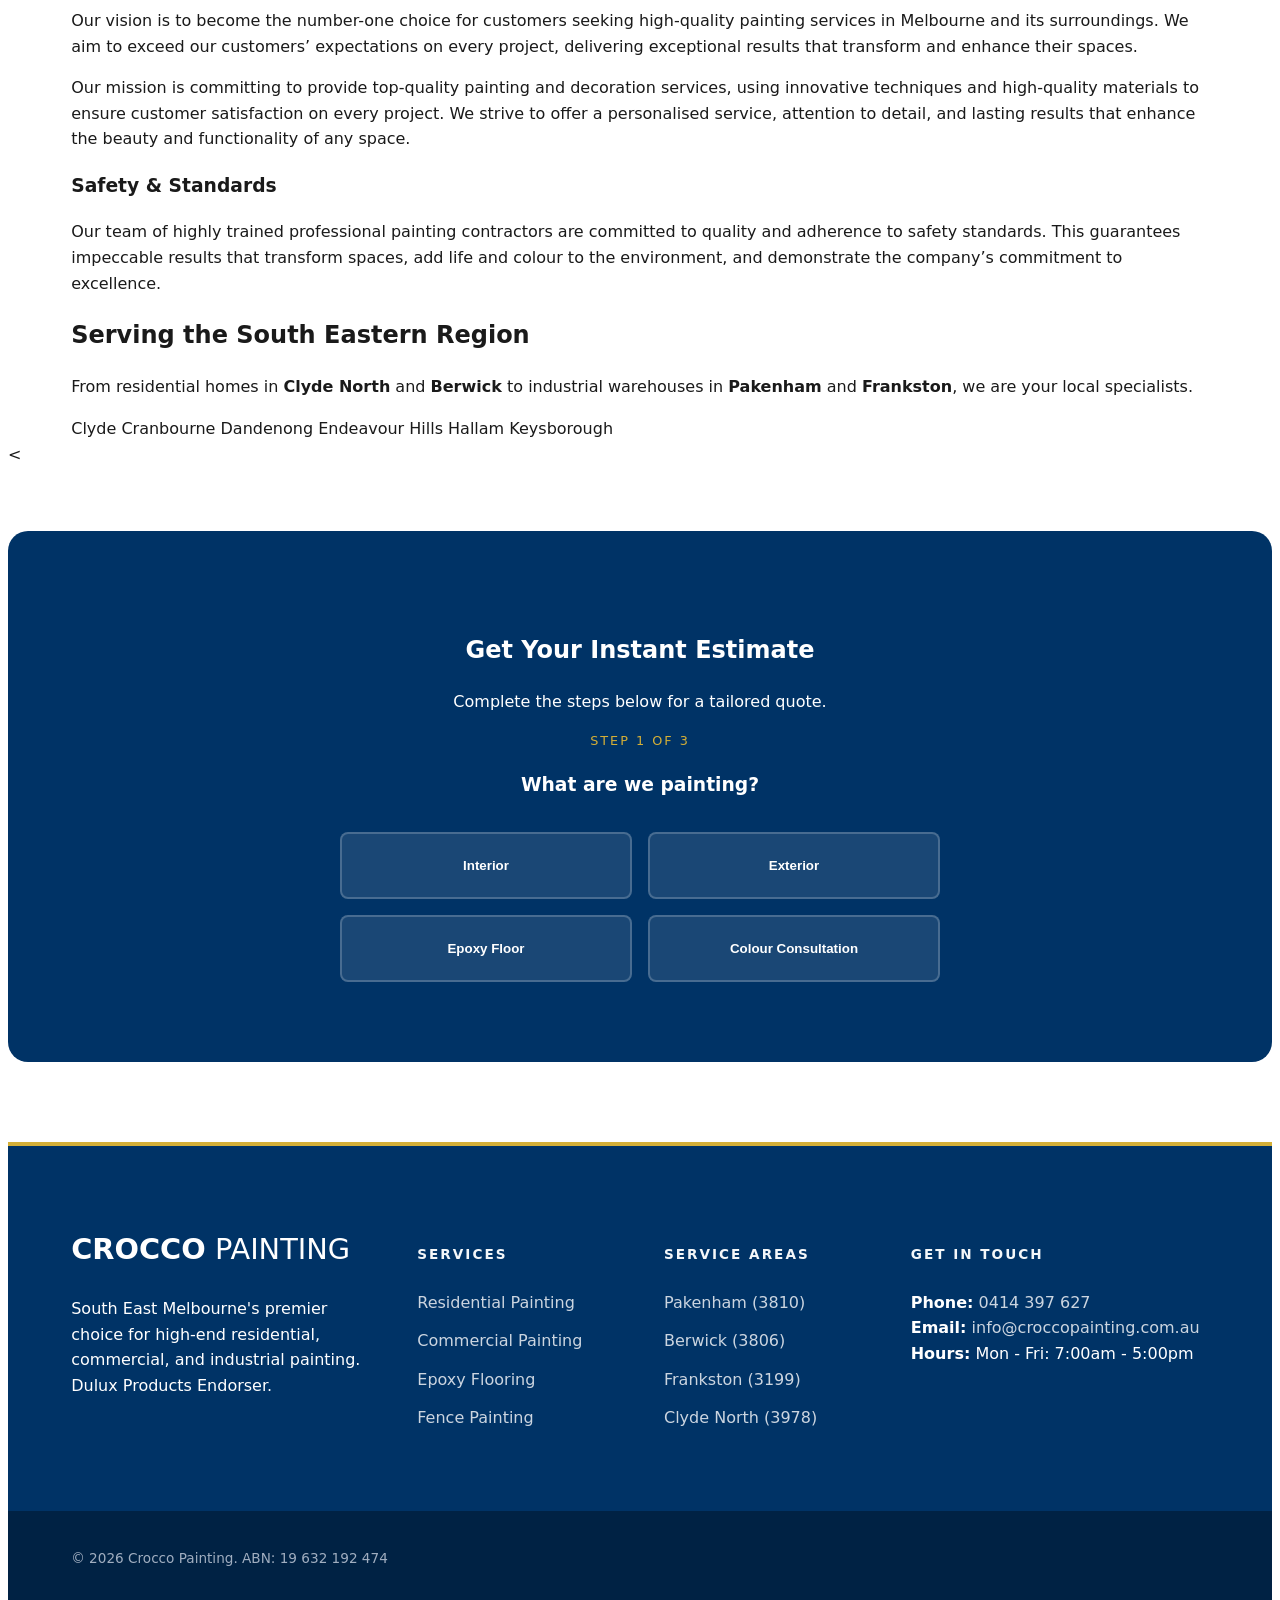
==== commit 6ff6eaa2: "Update about.html" ====
--- a/about.html
+++ b/about.html
@@ -8,7 +8,7 @@
     
     <!-- Assets -->
     <link rel="icon" type="image/png" sizes="16x15" href="img/Crocco-Painting-FavIcon.png">
-    <link rel="stylesheet" href="/css/style.css">
+    <link rel="stylesheet" href="css/style.css">
 
     <!-- AboutPage Schema -->
     <script type="application/ld+json">
@@ -31,7 +31,7 @@
 <header role="banner" class="main-header">
     <nav class="container nav-flex" aria-label="Primary Navigation">
         <a href="index.html" class="logo-link" aria-label="Crocco Painting Home">
-            <img src="https://croccopainting.com.au/img/Crocco-Painting-Logo.png"
+            <img src="img/Crocco-Painting-Logo.png"
                  alt="Crocco Painting Logo" 
                  class="header-logo" 
                  loading="eager">
@@ -46,7 +46,7 @@
         </button>
 
         <ul class="nav-links" id="nav-menu" role="list">
-            <li><a href="Index.html">Home</a></li>
+            <li><a href="index.html">Home</a></li>
             <li><a href="about.html">About</a></li>
             <li><a href="services.html">Services</a></li>
             <li><a href="#quote-tool" class="btn-primary">Free Quote</a></li>
@@ -89,7 +89,7 @@
         <h2 class="section-title text-center">Our Leadership Team</h2>
         <div class="team-grid">
             <article class="team-card">
-                <img src="/img/Patricio-Crocco-Master-Painter.webp" alt="Patricio Crocco - Master Painter" class="team-image">
+                <img src="img/Patricio-Crocco-Master-Painter.webp" alt="Patricio Crocco - Master Painter" class="team-image">
                 <div class="team-info">
                     <h3>Patricio Crocco</h3>
                     <p>Master Painter & Founder</p>
@@ -97,7 +97,7 @@
             </article>
 
             <article class="team-card">
-                <img src="/img/Carlos-Vera-Operational-Manager.webp" alt="Carlos Vera - Operational Manager" class="team-image">
+                <img src="img/Carlos-Vera-Operational-Manager.webp" alt="Carlos Vera - Operational Manager" class="team-image">
                 <div class="team-info">
                     <h3>Carlos Vera</h3>
                     <p>Operational Manager</p>
@@ -105,7 +105,7 @@
             </article>
 
             <article class="team-card">
-                <img src="/img/Soyra-Rodrigues-Finance-Manager.webp" alt="Soyra Rodrigues - Finance Manager" class="team-image">
+                <img src="img/Soyra-Rodrigues-Finance-Manager.webp" alt="Soyra Rodrigues - Finance Manager" class="team-image">
                 <div class="team-info">
                     <h3>Soyra Rodrigues</h3>
                     <p>Finance Manager</p>
@@ -266,6 +266,6 @@
     </footer>
 
     <!-- Script path updated to match root -->
-    <script src="/js/main.js"></script>
+    <script src="js/main.js"></script>
 </body>
 </html>
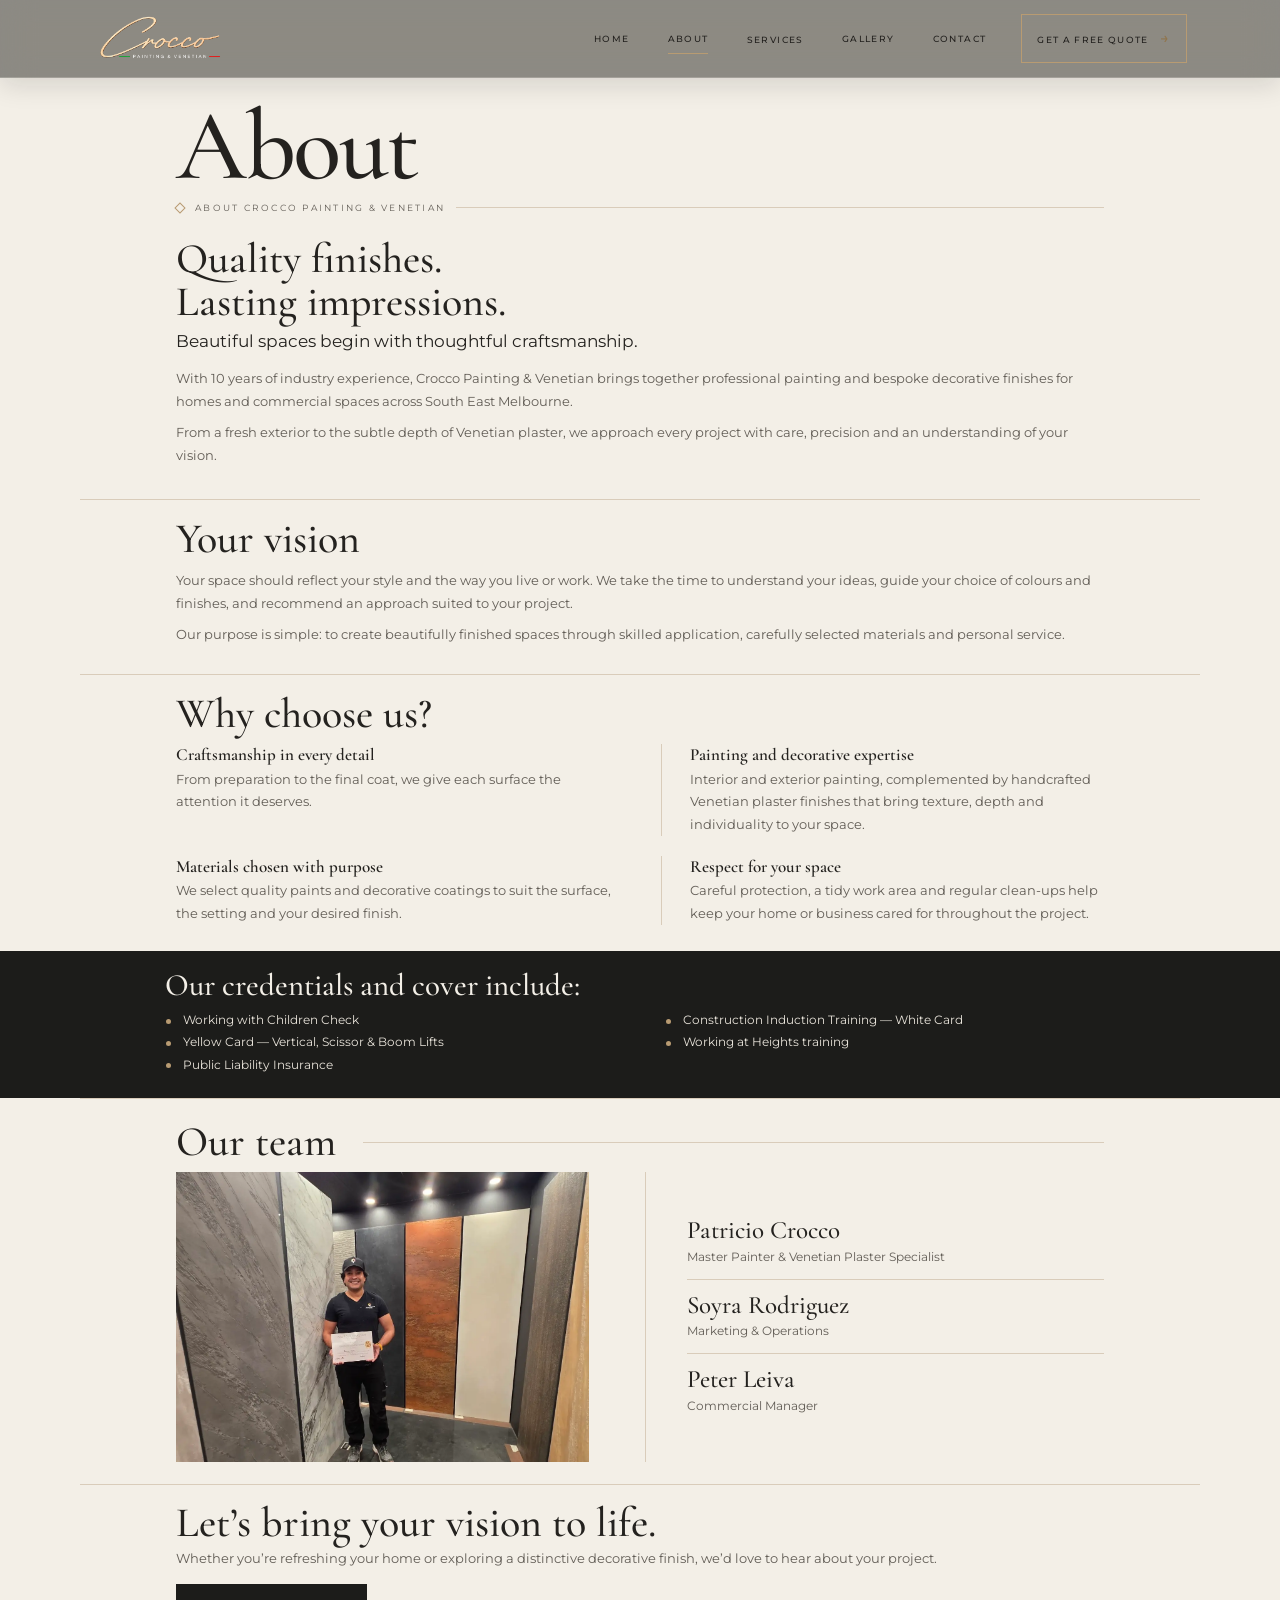
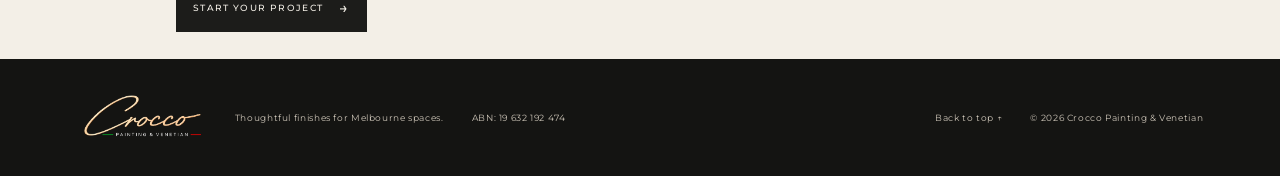
==== commit cb7b7df8: "Add files via upload" ====
--- a/about.html
+++ b/about.html
@@ -1,271 +1,268 @@
-<!DOCTYPE html>
-<html lang="en-AU">
-<head>
-    <meta charset="UTF-8">
-    <meta name="viewport" content="width=device-width, initial-scale=1.0">
-    <title>About Us | Crocco Painting Melbourne | Local South East Painters</title>
-    <meta name="description" content="Learn about Crocco Painting, your local South East Melbourne experts with over 5 years of experience in residential and commercial architectural painting.">
-    
-    <!-- Assets -->
-    <link rel="icon" type="image/png" sizes="16x15" href="img/Crocco-Painting-FavIcon.png">
-    <link rel="stylesheet" href="css/style.css">
-
-    <!-- AboutPage Schema -->
-    <script type="application/ld+json">
-    {
-      "@context": "https://schema.org",
-      "@type": "AboutPage",
-      "mainEntity": {
-        "@type": "PaintingBusiness",
-        "name": "Crocco Painting",
-        "description": "Premium residential and commercial painting services in South East Melbourne.",
-        "areaServed": ["Pakenham", "Berwick", "Frankston", "Clyde North"],
-        "knowsAbout": ["Commercial Painting", "Epoxy Flooring", "Residential Painting"]
-      }
-    }
-    </script>
-</head>
-<body>
-    <a href="#main-content" class="skip-link">Skip to content</a>
-
-<header role="banner" class="main-header">
-    <nav class="container nav-flex" aria-label="Primary Navigation">
-        <a href="index.html" class="logo-link" aria-label="Crocco Painting Home">
-            <img src="img/Crocco-Painting-Logo.png"
-                 alt="Crocco Painting Logo" 
-                 class="header-logo" 
-                 loading="eager">
-        </a>
-        
-        <!-- Mobile Menu Toggle: Improved ARIA attributes -->
-        <button class="menu-toggle" 
-                aria-label="Toggle Menu" 
-                aria-expanded="false" 
-                aria-controls="nav-menu">
-            <span class="hamburger" aria-hidden="true"></span>
-        </button>
-
-        <ul class="nav-links" id="nav-menu" role="list">
-            <li><a href="index.html">Home</a></li>
-            <li><a href="about.html">About</a></li>
-            <li><a href="services.html">Services</a></li>
-            <li><a href="#quote-tool" class="btn-primary">Free Quote</a></li>
-        </ul>
-    </nav>
-</header>
-    
-    <main id="main-content">
-        <!-- Hero Sub-Section -->
-        <section class="page-hero bg-navy py-5">
-            <div class="container">
-                <h1>Crafting Quality in South East Melbourne</h1>
-                <p class="lead">Premium finishes backed by local expertise and a 5-year guarantee.</p>
-            </div>
-        </section>
-
-        <section class="container py-5 content-split">
-            <div class="text-content">
-                <p>With over 10 years of experience, <strong>Crocco Painting</strong> has become the trusted name for residential and commercial painting in the Cardinia and Casey regions. We don't just apply paint; we protect and enhance your architectural investment.</p>
-                
-                <h2>The Crocco Difference</h2>
-                <ul class="feature-list" role="list">
-                    <li><strong>Dulux Products Endorser:</strong> We endorse Australia's most trusted paint brand, ensuring top-tier product application.</li>
-                    <li><strong>Local Expertise:</strong> We understand Melbourne’s unique climate and its impact on exterior surfaces.</li>
-                    <li><strong>Pristine Site Care:</strong> We treat your home or business like our own, with total site protection and daily clean-ups.</li>
-                    <li><strong>5-Year Warranty:</strong> Professional workmanship you can rely on long after the job is done.</li>
-                </ul>
-            </div>
-            <!-- Suggestion: Insert an image of a completed project here -->
-        </section>
-
-        <!-- About Hero -->
-    <section class="page-header container">
-        <h1>About <span class="accent">Crocco</span> Painting</h1>
-        <p class="lead">Commitment to excellence in South East Melbourne since day one.</p>
-    </section>
-
-    <!-- Leadership Team -->
-    <section class="container section-padding">
-        <h2 class="section-title text-center">Our Leadership Team</h2>
-        <div class="team-grid">
-            <article class="team-card">
-                <img src="img/Patricio-Crocco-Master-Painter.webp" alt="Patricio Crocco - Master Painter" class="team-image">
-                <div class="team-info">
-                    <h3>Patricio Crocco</h3>
-                    <p>Master Painter & Founder</p>
-                </div>
-            </article>
-
-            <article class="team-card">
-                <img src="img/Carlos-Vera-Operational-Manager.webp" alt="Carlos Vera - Operational Manager" class="team-image">
-                <div class="team-info">
-                    <h3>Carlos Vera</h3>
-                    <p>Operational Manager</p>
-                </div>
-            </article>
-
-            <article class="team-card">
-                <img src="img/Soyra-Rodrigues-Finance-Manager.webp" alt="Soyra Rodrigues - Finance Manager" class="team-image">
-                <div class="team-info">
-                    <h3>Soyra Rodrigues</h3>
-                    <p>Finance Manager</p>
-                </div>
-            </article>
-        </div>
-    </section>
-
-    <!-- Certifications & Safety -->
-    <section class="certs-bar">
-        <div class="container">
-            <p class="text-center" style="margin-bottom: 1rem; font-weight: bold;">Fully Licensed & Certified for Every Project:</p>
-            <div class="certs-flex">
-                <span class="cert-badge">Working with Children</span>
-                <span class="cert-badge">White Card Certified</span>
-                <span class="cert-badge">Working at Heights</span>
-                <span class="cert-badge">Public Liability Insurance</span>
-            </div>
-        </div>
-    </section>
-
-    <!-- Vision & Mission -->
-    <section class="container grid-2">
-        <div>
-            <h2>Our Vision & Mission</h2>
-            <p>Our vision is to become the number-one choice for customers seeking high-quality painting services in Melbourne and its surroundings. We aim to exceed our customers’ expectations on every project, delivering exceptional results that transform and enhance their spaces.</p>
-            <p>Our mission is committing to provide top-quality painting and decoration services, using innovative techniques and high-quality materials to ensure customer satisfaction on every project. We strive to offer a personalised service, attention to detail, and lasting results that enhance the beauty and functionality of any space.</p>
-        </div>
-        <div class="bg-light-box">
-            <h3>Safety & Standards</h3>
-            <p>Our team of highly trained professional painting contractors are committed to quality and adherence to safety standards. This guarantees impeccable results that transform spaces, add life and colour to the environment, and demonstrate the company’s commitment to excellence.</p>
-        </div>
-    </section>
-
-    <!-- Service Areas -->
-    <section class="bg-primary text-white section-padding mt-4">
-        <div class="container text-center">
-            <h2>Serving the South Eastern Region</h2>
-            <p>From residential homes in <strong>Clyde North</strong> and <strong>Berwick</strong> to industrial warehouses in <strong>Pakenham</strong> and <strong>Frankston</strong>, we are your local specialists.</p>
-            <div class="area-tags">
-                <span>Clyde</span> <span>Cranbourne</span> <span>Dandenong</span> <span>Endeavour Hills</span> <span>Hallam</span> <span>Keysborough</span>
-            </div>
-        </div>
-    </section>
-
-    </main>
-
-            <<!-- Multi-Step Quote Tool: Fixed Nesting & Form Structure -->
-<section id="quote-tool" class="quote-tool">
-    <div class="container form-container">
-        <div id="quote-header">
-            <h2>Get Your Instant Estimate</h2>
-            <p>Complete the steps below for a tailored quote.</p>
-        </div>
-
-        <!-- Success Message (Hidden by default) -->
-        <div id="form-success" style="display:none;" aria-live="assertive">
-            <div class="success-icon">✅</div>
-            <h3>Request Received!</h3>
-            <p>Thanks for reaching out. One of our team members will contact you shortly to finalise your estimate.</p>
-            <button class="btn-primary" onclick="location.reload()">Start New Estimate</button>
-        </div>
-
-        <form action="https://formspree.io/f/xqenwegq" method="POST" id="quote-form">
-            <!-- Honeypot: Anti-Spam (Hidden from users) -->
-            <label class="sr-only" style="display:none;">Don't fill this out if you're human: 
-                <input name="_gotcha" style="display:none;">
-            </label>
-
-            <div id="form-steps">
-                <!-- Step 1: Service Type -->
-                <div class="step active" data-step="1" id="step-1">
-                    <p class="step-counter">Step 1 of 3</p>
-                    <h3>What are we painting?</h3>
-                    <div class="option-grid">
-                        <input type="hidden" name="Service" id="selected-service">
-                        <button type="button" class="option-btn" onclick="nextQuoteStep('Interior')">Interior</button>
-                        <button type="button" class="option-btn" onclick="nextQuoteStep('Exterior')">Exterior</button>
-                        <button type="button" class="option-btn" onclick="nextQuoteStep('Epoxy')">Epoxy Floor</button>
-                        <button type="button" class="option-btn" onclick="nextQuoteStep('Consult')">Colour Consultation</button>
-                    </div>
-                </div>
-
-                <!-- Step 2: Details (Hidden) -->
-                <div class="step" data-step="2" id="step-2" style="display:none;">
-                    <p class="step-counter">Step 2 of 3</p>
-                    <h3>Project Details</h3>
-                    <div class="input-group">
-                        <textarea name="Details" placeholder="Tell us about the project (e.g., number of rooms, approximate size)..." required aria-label="Project details"></textarea>
-                    </div>
-                    <button type="button" class="btn-primary" onclick="goToStep(3)">Next: Contact Info</button>
-                </div>
-
-                <!-- Step 3: Contact (Hidden) -->
-                <div class="step" data-step="3" id="step-3" style="display:none;">
-                    <p class="step-counter">Step 3 of 3</p>
-                    <h3>Final Details</h3>
-                    <div class="input-group">
-                        <input type="text" name="Name" placeholder="Your Name" required aria-label="Full name">
-                        <input type="email" name="Email" placeholder="Email Address" required aria-label="Email address">
-                        <input type="tel" name="Phone" placeholder="Phone Number" required aria-label="Phone number">
-                    </div>
-                    <button type="submit" class="btn-primary" id="submit-btn">Submit Request</button>
-                </div>
-            </div>
-        </form>
-    </div>
-</section>
-
-    
-    <footer class="main-footer" role="contentinfo">
-        <div class="container footer-grid">
-            <div class="footer-column brand-info">
-                <a href="index.html" class="footer-logo">
-                    <strong>CROCCO</strong> PAINTING
-                </a>
-                <p class="footer-bio">
-                    South East Melbourne's premier choice for high-end residential, commercial, and industrial painting. Dulux Products Endorser.
-                </p>
-                <!-- Social SVGs removed for brevity, keep yours here -->
-            </div>
-
-            <div class="footer-column">
-                <h4 class="footer-heading">Services</h4>
-                <ul class="footer-links" role="list">
-                    <li><a href="services.html#residential">Residential Painting</a></li>
-                    <li><a href="services.html#commercial">Commercial Painting</a></li>
-                    <li><a href="services.html#epoxy">Epoxy Flooring</a></li>
-                    <li><a href="services.html#fence">Fence Painting</a></li>
-                </ul>
-            </div>
-
-            <div class="footer-column">
-                <h4 class="footer-heading">Service Areas</h4>
-                <ul class="footer-links" role="list">
-                    <li><a href="#">Pakenham (3810)</a></li>
-                    <li><a href="#">Berwick (3806)</a></li>
-                    <li><a href="#">Frankston (3199)</a></li>
-                    <li><a href="#">Clyde North (3978)</a></li>
-                </ul>
-            </div>
-
-            <div class="footer-column">
-                <h4 class="footer-heading">Get In Touch</h4>
-                <ul class="footer-contact" role="list">
-                    <li><strong>Phone:</strong> <a href="tel:+61414397627">0414 397 627</a></li>
-                    <li><strong>Email:</strong> <a href="mailto:info@croccopainting.com.au">info@croccopainting.com.au</a></li>
-                    <li><strong>Hours:</strong> Mon - Fri: 7:00am - 5:00pm</li>
-                </ul>
-            </div>
-        </div>
-
-        <div class="footer-bottom">
-            <div class="container bottom-flex">
-                <p>&copy; 2026 Crocco Painting. ABN: 19 632 192 474</p>
-            </div>
-        </div>
-    </footer>
-
-    <!-- Script path updated to match root -->
-    <script src="js/main.js"></script>
-</body>
-</html>
+<!doctype html>
+<html lang="en-AU">
+  <head>
+    <meta charset="utf-8" />
+    <meta name="viewport" content="width=device-width, initial-scale=1" />
+    <meta name="theme-color" content="#f3efe7" />
+    <meta
+      name="description"
+      content="Meet Crocco Painting & Venetian — professional painting and bespoke decorative finishes across South East Melbourne."
+    />
+    <meta name="robots" content="index,follow,max-image-preview:large" />
+    <link rel="canonical" href="https://croccopainting.com.au/about.html" />
+    <meta property="og:type" content="website" />
+    <meta property="og:locale" content="en_AU" />
+    <meta property="og:site_name" content="Crocco Painting &amp; Venetian" />
+    <meta property="og:title" content="About Crocco Painting &amp; Venetian" />
+    <meta
+      property="og:description"
+      content="Meet Crocco Painting &amp; Venetian, providing professional painting and bespoke decorative finishes across South East Melbourne."
+    />
+    <meta
+      property="og:url"
+      content="https://croccopainting.com.au/about.html"
+    />
+    <meta
+      property="og:image"
+      content="https://croccopainting.com.au/img/Banner%201%20Venetian.png"
+    />
+    <meta name="twitter:card" content="summary_large_image" />
+    <meta name="twitter:title" content="About Crocco Painting &amp; Venetian" />
+    <meta
+      name="twitter:description"
+      content="Meet Crocco Painting &amp; Venetian, providing professional painting and bespoke decorative finishes across South East Melbourne."
+    />
+    <meta
+      name="twitter:image"
+      content="https://croccopainting.com.au/img/Banner%201%20Venetian.png"
+    />
+    <title>About Crocco Painting &amp; Venetian</title>
+    <script type="application/ld+json">
+      {
+        "@context": "https://schema.org",
+        "@graph": [
+          {
+            "@type": "WebSite",
+            "@id": "https://croccopainting.com.au/#website",
+            "url": "https://croccopainting.com.au/",
+            "name": "Crocco Painting & Venetian",
+            "inLanguage": "en-AU",
+            "publisher": { "@id": "https://croccopainting.com.au/#business" }
+          },
+          {
+            "@type": "HousePainter",
+            "@id": "https://croccopainting.com.au/#business",
+            "name": "Crocco Painting & Venetian",
+            "url": "https://croccopainting.com.au/",
+            "image": "https://croccopainting.com.au/img/Logo.png",
+            "telephone": "+61414397627",
+            "email": "info@croccopainting.com.au",
+            "description": "Residential and commercial painting, Venetian plaster and decorative finishes across Melbourne and South East Melbourne.",
+            "areaServed": [
+              { "@type": "City", "name": "Melbourne" },
+              { "@type": "AdministrativeArea", "name": "South East Melbourne" }
+            ],
+            "contactPoint": {
+              "@type": "ContactPoint",
+              "contactType": "customer enquiries",
+              "telephone": "+61414397627",
+              "email": "info@croccopainting.com.au",
+              "availableLanguage": "English"
+            },
+            "knowsAbout": [
+              "Residential painting",
+              "Commercial painting",
+              "Venetian plaster",
+              "Decorative finishes",
+              "Colour consultation"
+            ]
+          },
+          {
+            "@type": "AboutPage",
+            "@id": "https://croccopainting.com.au/about.html#webpage",
+            "url": "https://croccopainting.com.au/about.html",
+            "name": "About Crocco Painting & Venetian",
+            "description": "Meet Crocco Painting & Venetian — professional painting and bespoke decorative finishes across South East Melbourne.",
+            "inLanguage": "en-AU",
+            "isPartOf": { "@id": "https://croccopainting.com.au/#website" },
+            "about": { "@id": "https://croccopainting.com.au/#business" },
+            "mainEntity": { "@id": "https://croccopainting.com.au/#business" }
+          }
+        ]
+      }
+    </script>
+    <link rel="preconnect" href="https://fonts.googleapis.com" />
+    <link rel="preconnect" href="https://fonts.gstatic.com" crossorigin />
+    <link
+      href="https://fonts.googleapis.com/css2?family=Cormorant+Garamond:wght@500;600&family=Montserrat:wght@400;500;600&display=swap"
+      rel="stylesheet"
+    />
+    <link rel="stylesheet" href="css/about.css" />
+    <link rel="stylesheet" href="css/services-nav.css" />
+    <link rel="stylesheet" href="css/header-glass.css" />
+    <link rel="stylesheet" href="css/site-footer.css" />
+  </head>
+  <body>
+    <header class="about-header">
+      <a
+        class="about-brand"
+        href="index.html"
+        aria-label="Crocco Painting and Venetian home"
+        ><img src="img/Logo.png" alt="Crocco Painting & Venetian"
+      /></a>
+      <button
+        class="menu-toggle"
+        aria-expanded="false"
+        aria-controls="about-nav"
+        aria-label="Open navigation"
+      >
+        <span></span><span></span>
+      </button>
+      <nav id="about-nav" aria-label="Main navigation">
+        <a href="index.html#home">Home</a
+        ><a class="current" href="about.html" aria-current="page">About</a>
+        <div class="nav-dropdown">
+          <a href="index.html#services">Services</a>
+          <div class="nav-submenu">
+            <a href="residential.html">Residential painting</a
+            ><a href="commercial.html">Commercial painting</a
+            ><a href="venetian-plaster.html">Venetian plaster</a>
+          </div>
+        </div>
+        <a href="index.html#gallery">Gallery</a
+        ><a href="index.html#contact">Contact</a>
+      </nav>
+      <a class="about-quote" href="index.html#contact"
+        >Get a free quote <span>→</span></a
+      >
+    </header>
+    <main>
+      <section class="intro" aria-labelledby="page-title">
+        <h1 id="page-title">About</h1>
+        <p class="eyebrow"><span>About Crocco Painting &amp; Venetian</span></p>
+        <h2>Quality finishes.<br />Lasting impressions.</h2>
+        <p class="lead">
+          Beautiful spaces begin with thoughtful craftsmanship.
+        </p>
+        <p>
+          With 10 years of industry experience, Crocco Painting &amp; Venetian
+          brings together professional painting and bespoke decorative finishes
+          for homes and commercial spaces across South East Melbourne.
+        </p>
+        <p>
+          From a fresh exterior to the subtle depth of Venetian plaster, we
+          approach every project with care, precision and an understanding of
+          your vision.
+        </p>
+      </section>
+      <section class="vision content-section" aria-labelledby="vision-heading">
+        <h2 id="vision-heading">Your vision</h2>
+        <p>
+          Your space should reflect your style and the way you live or work. We
+          take the time to understand your ideas, guide your choice of colours
+          and finishes, and recommend an approach suited to your project.
+        </p>
+        <p>
+          Our purpose is simple: to create beautifully finished spaces through
+          skilled application, carefully selected materials and personal
+          service.
+        </p>
+      </section>
+      <section class="why content-section" aria-labelledby="why-heading">
+        <h2 id="why-heading">Why choose us?</h2>
+        <div class="why-grid">
+          <article>
+            <h3>Craftsmanship in every detail</h3>
+            <p>
+              From preparation to the final coat, we give each surface the
+              attention it deserves.
+            </p>
+          </article>
+          <article>
+            <h3>Painting and decorative expertise</h3>
+            <p>
+              Interior and exterior painting, complemented by handcrafted
+              Venetian plaster finishes that bring texture, depth and
+              individuality to your space.
+            </p>
+          </article>
+          <article>
+            <h3>Materials chosen with purpose</h3>
+            <p>
+              We select quality paints and decorative coatings to suit the
+              surface, the setting and your desired finish.
+            </p>
+          </article>
+          <article>
+            <h3>Respect for your space</h3>
+            <p>
+              Careful protection, a tidy work area and regular clean-ups help
+              keep your home or business cared for throughout the project.
+            </p>
+          </article>
+        </div>
+      </section>
+      <section class="credentials" aria-labelledby="credentials-heading">
+        <h2 id="credentials-heading">Our credentials and cover include:</h2>
+        <ul>
+          <li>Working with Children Check</li>
+          <li>Construction Induction Training — White Card</li>
+          <li>Yellow Card — Vertical, Scissor &amp; Boom Lifts</li>
+          <li>Working at Heights training</li>
+          <li>Public Liability Insurance</li>
+        </ul>
+      </section>
+      <section class="team content-section" aria-labelledby="team-heading">
+        <div class="section-title">
+          <h2 id="team-heading">Our team</h2>
+          <span></span>
+        </div>
+        <div class="team-layout">
+          <img
+            class="team-photo"
+            src="img/Foto Patricio.webp"
+            alt="Patricio Crocco at a decorative finishes display"
+            loading="lazy"
+          />
+          <div class="team-list">
+            <article>
+              <h3>Patricio Crocco</h3>
+              <p>Master Painter &amp; Venetian Plaster Specialist</p>
+            </article>
+            <article>
+              <h3>Soyra Rodriguez</h3>
+              <p>Marketing &amp; Operations</p>
+            </article>
+            <article>
+              <h3>Peter Leiva</h3>
+              <p>Commercial Manager</p>
+            </article>
+          </div>
+        </div>
+      </section>
+      <section
+        class="closing content-section"
+        aria-labelledby="closing-heading"
+      >
+        <h2 id="closing-heading">Let’s bring your vision to life.</h2>
+        <p>
+          Whether you’re refreshing your home or exploring a distinctive
+          decorative finish, we’d love to hear about your project.
+        </p>
+        <a class="button" href="index.html#contact"
+          >Start your project <span>→</span></a
+        >
+      </section>
+    </main>
+    <footer class="site-footer">
+      <a href="index.html#top"
+        ><img src="img/Logo.png" alt="Crocco Painting & Venetian"
+      /></a>
+      <p>Thoughtful finishes for Melbourne spaces.</p>
+      <span class="business-number">ABN: 19 632 192 474</span>
+      <a class="back-top" href="about.html#top">Back to top ↑</a
+      ><small>© <span id="year"></span> Crocco Painting &amp; Venetian</small>
+    </footer>
+    <script src="js/about.js"></script>
+  </body>
+</html>
--- a/css/about.css
+++ b/css/about.css
@@ -0,0 +1,4 @@
+:root{--ivory:#f3efe7;--sand:#e8dfd1;--champagne:#d6be98;--line:#d9ccba;--gold:#b89b72;--ink:#24221f;--charcoal:#1c1c1a;--muted:#625d56;--serif:'Cormorant Garamond',Georgia,serif;--sans:'Montserrat',Arial,sans-serif}*{box-sizing:border-box}html{scroll-behavior:smooth;scroll-padding-top:90px}body{margin:0;background:var(--ivory);color:var(--ink);font:400 14px/1.75 var(--sans)}a{color:inherit;text-decoration:none}.about-header{min-height:78px;padding:0 7.3%;display:flex;align-items:center;gap:35px;background:var(--ivory);border-bottom:1px solid var(--line)}.about-brand{display:block;width:133px;flex:none}.about-brand img{width:100%;height:auto}.about-header nav{margin-left:auto;display:flex;gap:clamp(20px,3vw,40px);align-items:center}.about-header nav a,.about-quote,.about-footer,.button{font-size:9px;font-weight:500;letter-spacing:.15em;text-transform:uppercase}.about-header nav a{position:relative}.about-header nav a:after{content:"";position:absolute;left:0;right:100%;bottom:-8px;border-bottom:1px solid var(--gold);transition:right .2s}.about-header nav a:hover:after,.about-header nav a.current:after{right:0}.about-quote{border:1px solid var(--gold);padding:10px 15px;white-space:nowrap}.about-quote span{padding-left:8px;color:#90754d;font-size:15px}.menu-toggle{display:none}.intro,.content-section{max-width:1120px;margin:0 auto;padding-left:7.5%;padding-right:7.5%}.intro{padding-top:24px;padding-bottom:25px}.intro h1{font:500 clamp(66px,9vw,100px)/.9 var(--serif);margin:0 0 11px;letter-spacing:-.025em}.eyebrow{position:relative;margin:0 0 26px;font-size:9px;line-height:1;letter-spacing:.25em;text-transform:uppercase;color:var(--muted);display:flex;align-items:center;gap:11px}.eyebrow:before{content:"";width:6px;height:6px;border:1px solid var(--gold);transform:rotate(45deg)}.eyebrow:after{content:"";height:1px;background:var(--line);flex:1}.intro h2,.content-section>h2,.section-title h2,.credentials h2,.closing h2{font:500 clamp(32px,4vw,42px)/1.02 var(--serif);margin:0 0 3px}.intro h2{margin-bottom:3px}.intro .lead{font-size:17px;color:var(--ink);margin:0 0 11px}.intro>p:not(.eyebrow):not(.lead),.content-section p{font-size:13px;color:var(--muted);line-height:1.75;margin:8px 0}.content-section{border-top:1px solid var(--line)}.vision{padding-top:18px;padding-bottom:21px}.vision h2,.why h2{margin-bottom:6px}.why{padding-top:18px;padding-bottom:26px}.why-grid{display:grid;grid-template-columns:1fr 1fr;column-gap:42px;row-gap:20px;margin-top:8px}.why-grid article{padding:0 0 0 0}.why-grid article:nth-child(even){border-left:1px solid var(--line);padding-left:28px}.why-grid h3{font:600 17px/1.25 var(--serif);margin:0 0 2px}.why-grid p{margin:0!important}.credentials{background:var(--charcoal);color:var(--ivory);padding:19px max(calc((100% - 950px)/2),7.5%) 22px}.credentials h2{font-size:31px;margin:0 0 8px}.credentials ul{margin:0;padding:0;list-style:none;display:grid;grid-template-columns:1fr 1fr;column-gap:50px}.credentials li{font-size:12px;color:#e9e4db;line-height:1.85;padding-left:18px;position:relative}.credentials li:before{content:"";position:absolute;left:1px;top:.78em;width:5px;height:5px;background:var(--gold);border-radius:50%}.team{padding-top:22px;padding-bottom:22px}.section-title{display:flex;align-items:center;gap:27px;margin-bottom:8px}.section-title h2{margin:0}.section-title span{border-top:1px solid var(--line);flex:1}.team-layout{display:grid;grid-template-columns:.9fr 1fr;gap:6%;align-items:stretch}.team-photo{width:100%;height:290px;object-fit:cover;object-position:center 32%;background:var(--sand)}.team-list{border-left:1px solid var(--line);padding-left:9%;display:flex;flex-direction:column;justify-content:center}.team-list article{padding:12px 0;border-bottom:1px solid var(--line)}.team-list article:last-child{border-bottom:0}.team-list h3{font:500 25px/1.1 var(--serif);margin:0 0 1px}.team-list p{margin:0!important;font-size:12px!important}.closing{border-top:1px solid var(--line);padding-top:17px;padding-bottom:27px}.closing h2{margin-bottom:3px}.closing p{margin:0 0 14px}.button{display:inline-flex;align-items:center;gap:16px;background:var(--charcoal);color:var(--ivory);padding:11px 17px}.button:hover{background:#3b3831}.button span{font-size:15px}.about-footer{background:var(--charcoal);color:var(--ivory);padding:17px 7.5%;display:flex;gap:27px;align-items:center;font-size:8px}.about-footer a:hover{color:var(--champagne)}.about-footer small{margin-left:auto;font-size:8px;letter-spacing:.08em}.about-footer span{color:#ccc1b0}.about-header a:focus-visible,.button:focus-visible,.menu-toggle:focus-visible{outline:2px solid var(--gold);outline-offset:3px}
+@media(max-width:750px){.about-header{padding:0 5%;gap:18px}.about-brand{width:118px}.about-header nav{gap:17px}.about-header nav a,.about-quote{font-size:8px}.about-quote{padding:8px}.intro,.content-section{padding-left:6%;padding-right:6%}.team-photo{height:260px}.credentials{padding-inline:6%}}
+@media(max-width:600px){.about-header{height:70px;min-height:70px;padding:0 20px;justify-content:space-between}.about-brand{width:120px;z-index:2}.about-quote{display:none}.menu-toggle{width:40px;height:40px;margin-left:auto;display:flex;align-items:center;justify-content:center;gap:6px;flex-direction:column;border:1px solid var(--gold);background:transparent;z-index:3}.menu-toggle span{width:17px;border-top:1px solid var(--ink);transition:transform .2s}.menu-toggle[aria-expanded=true] span:first-child{transform:translateY(3.5px) rotate(45deg)}.menu-toggle[aria-expanded=true] span:last-child{transform:translateY(-3.5px) rotate(-45deg)}.about-header nav{display:none;position:absolute;z-index:2;top:69px;left:0;right:0;margin:0;background:var(--ivory);padding:12px 22px 20px;flex-direction:column;align-items:stretch;gap:0;border-bottom:1px solid var(--line)}.about-header nav.open{display:flex}.about-header nav a{padding:11px 0;border-bottom:1px solid var(--line);font-size:10px}.about-header nav a:after{display:none}.intro,.content-section{padding-left:23px;padding-right:23px}.intro{padding-top:21px;padding-bottom:20px}.intro h1{font-size:70px}.intro .eyebrow{margin-bottom:21px}.intro h2{font-size:37px}.intro .lead{font-size:15px}.intro>p:not(.eyebrow):not(.lead),.content-section p{font-size:12px}.vision,.why{padding-top:17px;padding-bottom:20px}.content-section>h2{font-size:34px}.why-grid{grid-template-columns:1fr;row-gap:14px;margin-top:9px}.why-grid article:nth-child(even){padding:12px 0 0;border-left:0;border-top:1px solid var(--line)}.why-grid h3{font-size:17px}.credentials{padding:19px 23px 21px}.credentials h2{font-size:28px;line-height:1.08}.credentials ul{grid-template-columns:1fr;gap:1px}.credentials li{font-size:11px}.team{padding-top:20px;padding-bottom:18px}.section-title{gap:15px}.section-title h2{font-size:35px}.team-layout{grid-template-columns:1fr;gap:13px}.team-photo{height:290px;object-position:center 29%}.team-list{border-left:0;border-top:1px solid var(--line);padding:0}.team-list article{padding:9px 0}.team-list h3{font-size:23px}.closing{padding-top:17px;padding-bottom:22px}.closing h2{font-size:34px}.closing p{font-size:11px}.about-footer{padding:17px 23px;gap:7px;align-items:flex-start;flex-direction:column;font-size:8px}.about-footer small{margin-left:0}.about-footer span{order:2}}
+@media(prefers-reduced-motion:reduce){html{scroll-behavior:auto}*,*:before,*:after{transition:none!important}}
--- a/css/services-nav.css
+++ b/css/services-nav.css
@@ -0,0 +1,76 @@
+.nav-dropdown {
+  position: relative;
+}
+
+.nav-submenu {
+  position: absolute;
+  z-index: 8;
+  top: 100%;
+  left: -16px;
+  display: none;
+  min-width: 205px;
+  padding-top: 12px;
+}
+
+.nav-submenu a,
+.main-nav .nav-submenu a,
+.about-header nav .nav-submenu a {
+  display: block;
+  padding: 11px 15px;
+  background: var(--charcoal);
+  color: var(--ivory, var(--white));
+  font-size: 9px;
+  letter-spacing: .12em;
+  line-height: 1.5;
+  white-space: nowrap;
+}
+
+.main-nav .nav-submenu a:after,
+.about-header nav .nav-submenu a:after {
+  display: none;
+}
+
+.nav-submenu a:hover,
+.nav-submenu a:focus-visible,
+.about-header nav .nav-submenu a.current {
+  color: var(--champagne);
+}
+
+.nav-dropdown:hover .nav-submenu,
+.nav-dropdown:focus-within .nav-submenu {
+  display: block;
+}
+
+@media (max-width: 680px) {
+  .nav-dropdown {
+    width: 100%;
+  }
+
+  .nav-submenu {
+    position: static;
+    display: block;
+    min-width: 0;
+    padding: 0 0 0 14px;
+  }
+
+  .main-nav .nav-submenu a {
+    padding: 9px 10px;
+    border-bottom: 1px solid rgba(217, 204, 186, .35);
+    background: transparent;
+    color: var(--white);
+    font-size: 8px;
+  }
+
+  .about-header nav .nav-submenu a {
+    padding: 9px 10px;
+    border-bottom: 1px solid rgba(217, 204, 186, .35);
+    background: transparent;
+    color: var(--white);
+    font-size: 8px;
+  }
+
+  .about-header nav .nav-submenu a {
+    color: var(--ink);
+    border-color: var(--line);
+  }
+}
--- a/css/header-glass.css
+++ b/css/header-glass.css
@@ -0,0 +1,8 @@
+.site-header,
+.about-header {
+  background: rgba(28, 28, 26, .48);
+  border-bottom: 1px solid rgba(247, 243, 236, .22);
+  box-shadow: 0 8px 26px rgba(20, 18, 15, .12);
+  -webkit-backdrop-filter: blur(16px) saturate(145%);
+  backdrop-filter: blur(16px) saturate(145%);
+}
--- a/css/site-footer.css
+++ b/css/site-footer.css
@@ -0,0 +1,71 @@
+.site-footer {
+  min-height: 112px;
+  padding: 22px 6%;
+  display: flex;
+  align-items: center;
+  gap: 28px;
+  background: #141412;
+  color: #ccc4b7;
+}
+
+.site-footer > a:first-child {
+  width: 130px;
+  flex: none;
+}
+
+.site-footer > a:first-child img {
+  width: 100%;
+}
+
+.site-footer p,
+.site-footer small,
+.site-footer .business-number,
+.site-footer .back-top {
+  font-size: 9px;
+  letter-spacing: .07em;
+}
+
+.site-footer .back-top {
+  margin-left: auto;
+}
+
+.site-footer a:hover {
+  color: var(--champagne, #d6be98);
+}
+
+@media (max-width: 680px) {
+  .site-footer {
+    min-height: 0;
+    padding: 23px;
+    display: grid;
+    grid-template-columns: 1fr auto;
+    gap: 10px 18px;
+  }
+
+  .site-footer > a:first-child {
+    width: 116px;
+  }
+
+  .site-footer p {
+    grid-column: 1;
+    grid-row: 2;
+    margin: 0;
+  }
+
+  .site-footer .business-number {
+    grid-column: 1;
+    grid-row: 3;
+  }
+
+  .site-footer small {
+    grid-column: 1;
+    grid-row: 4;
+  }
+
+  .site-footer .back-top {
+    grid-column: 2;
+    grid-row: 1 / 5;
+    align-self: center;
+    margin-left: 0;
+  }
+}
